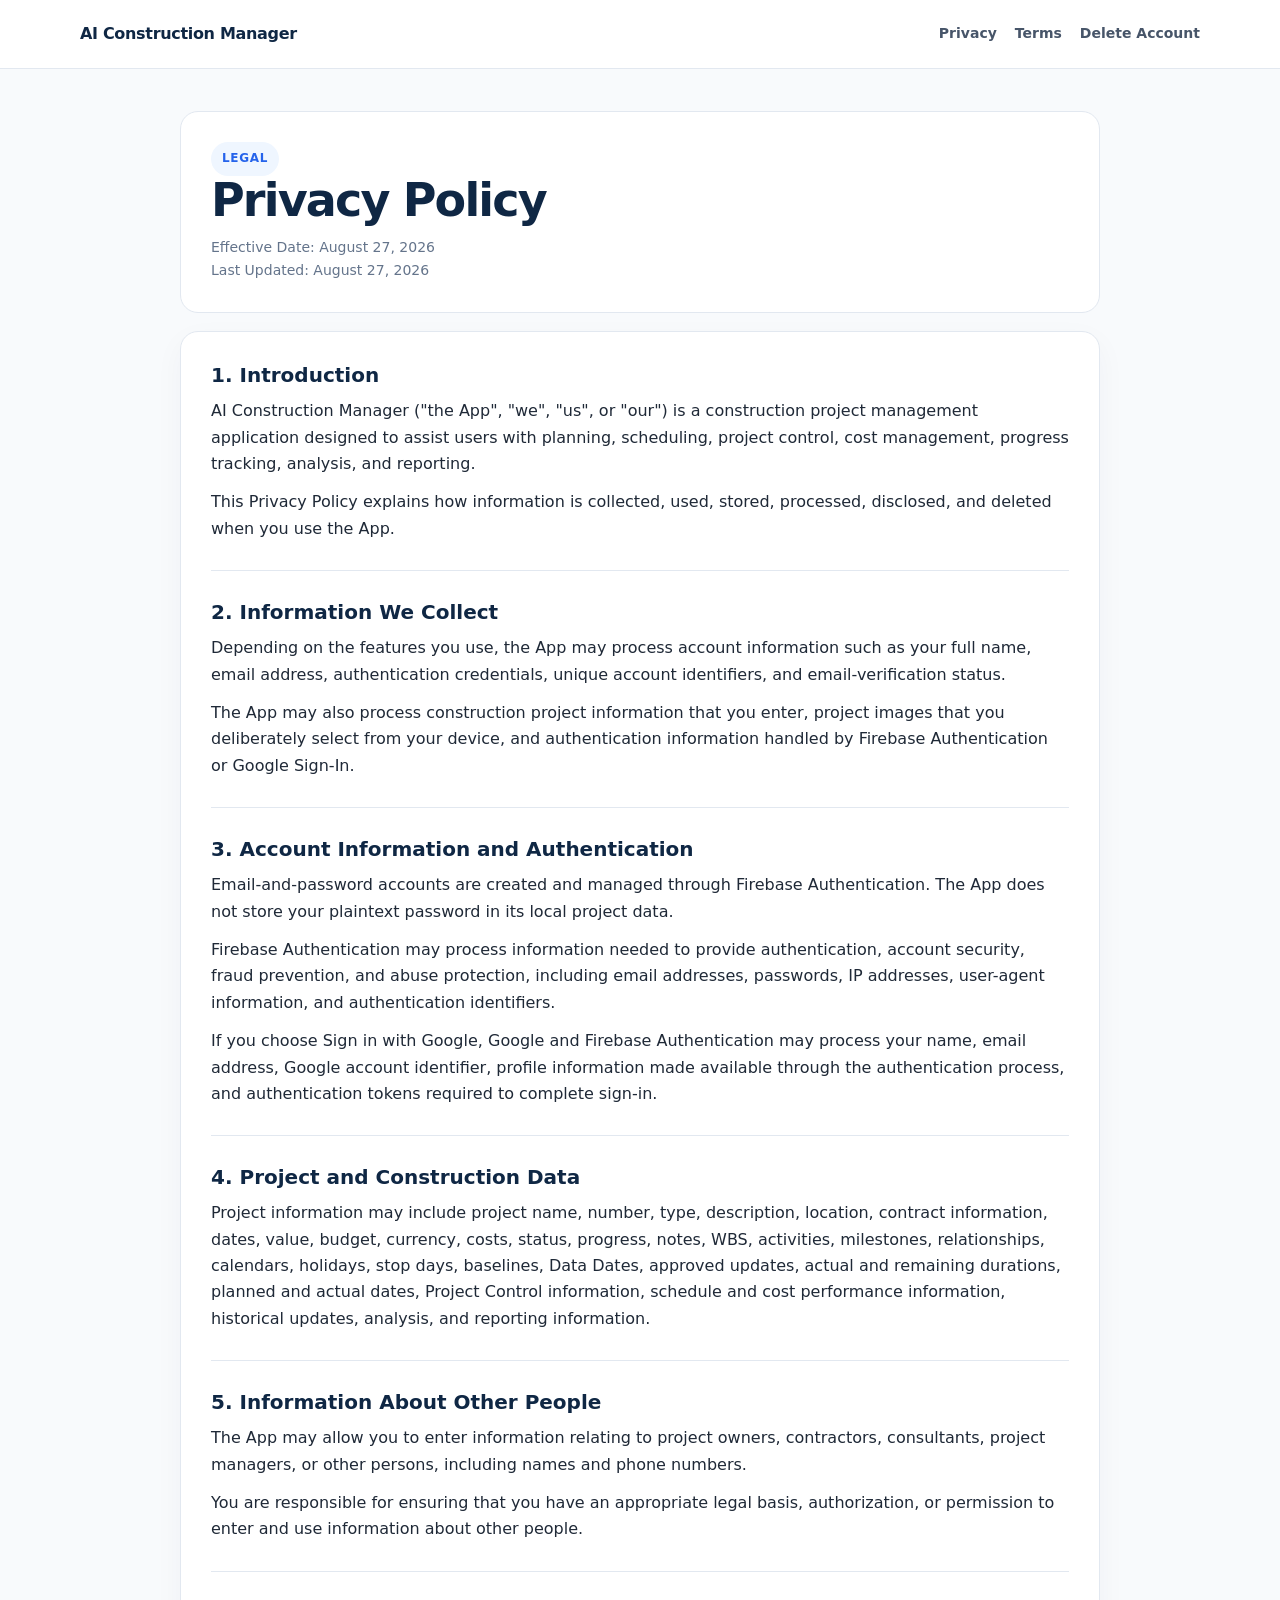
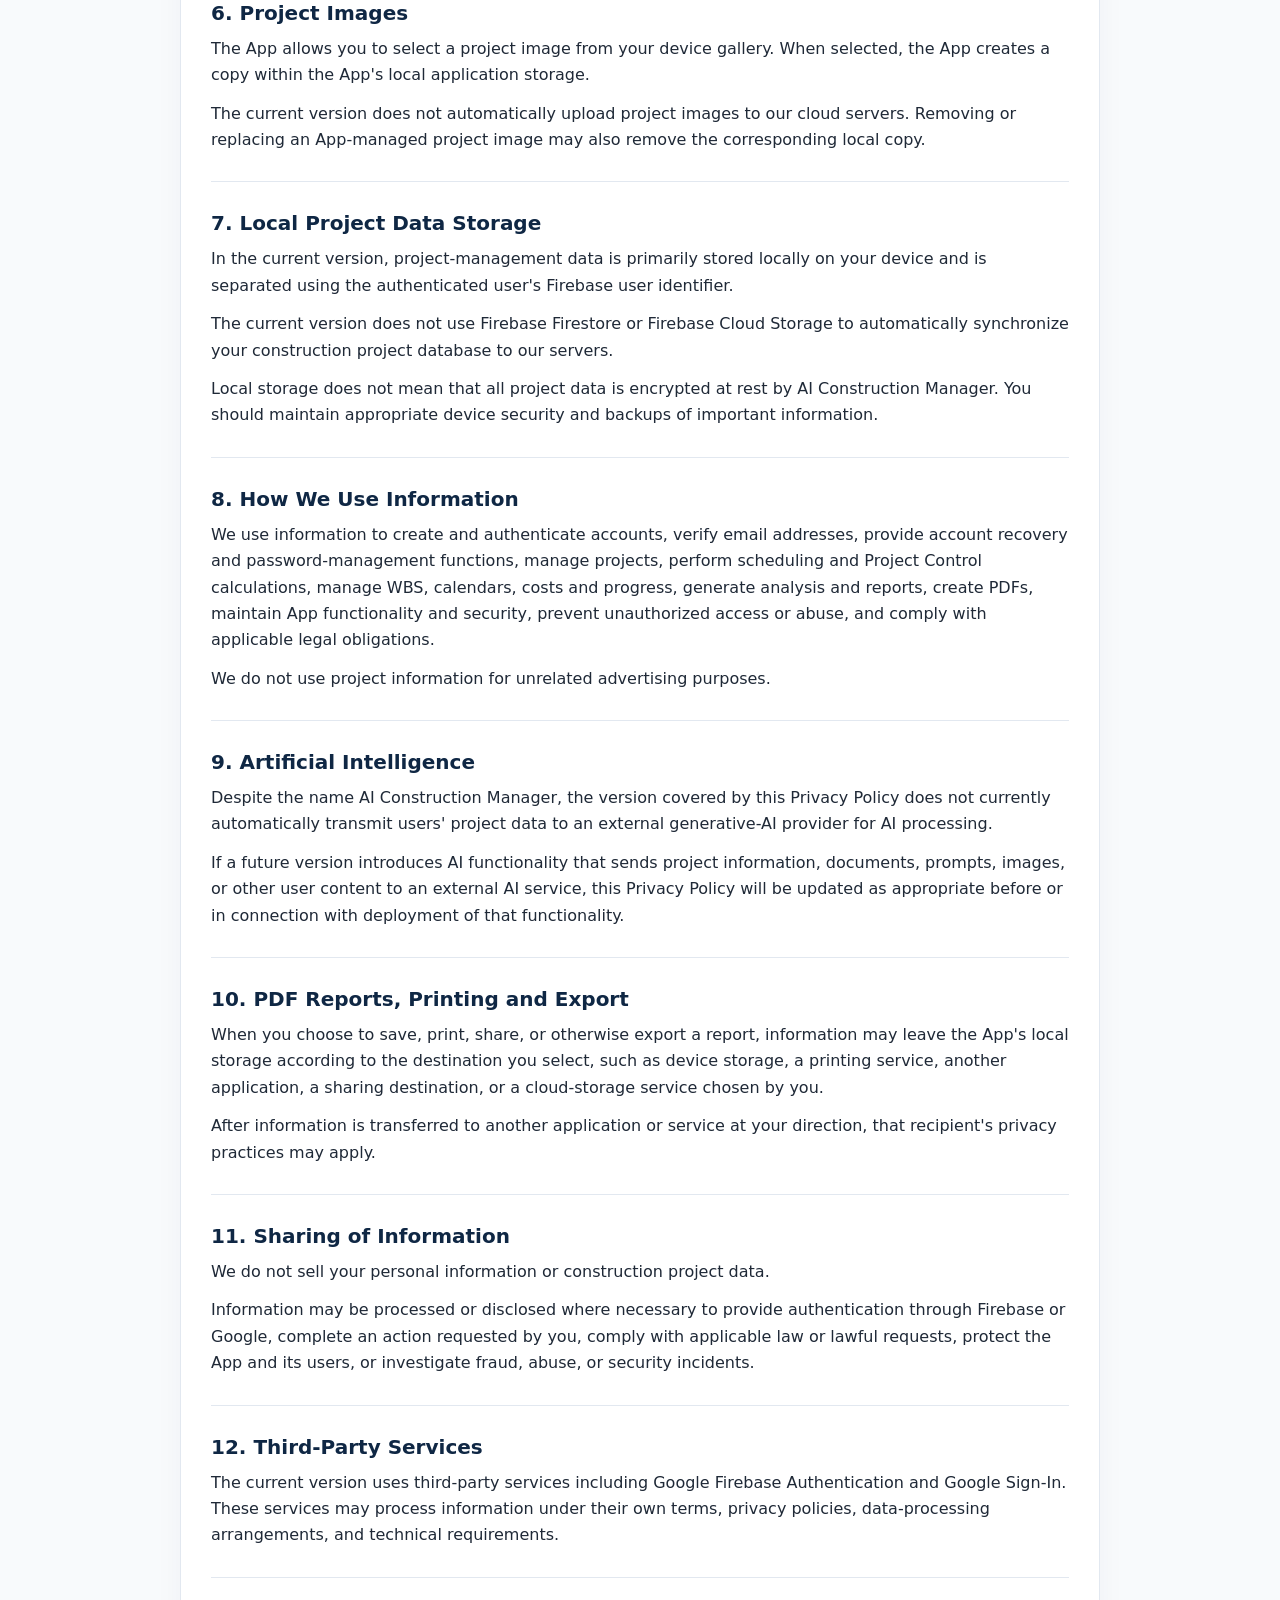
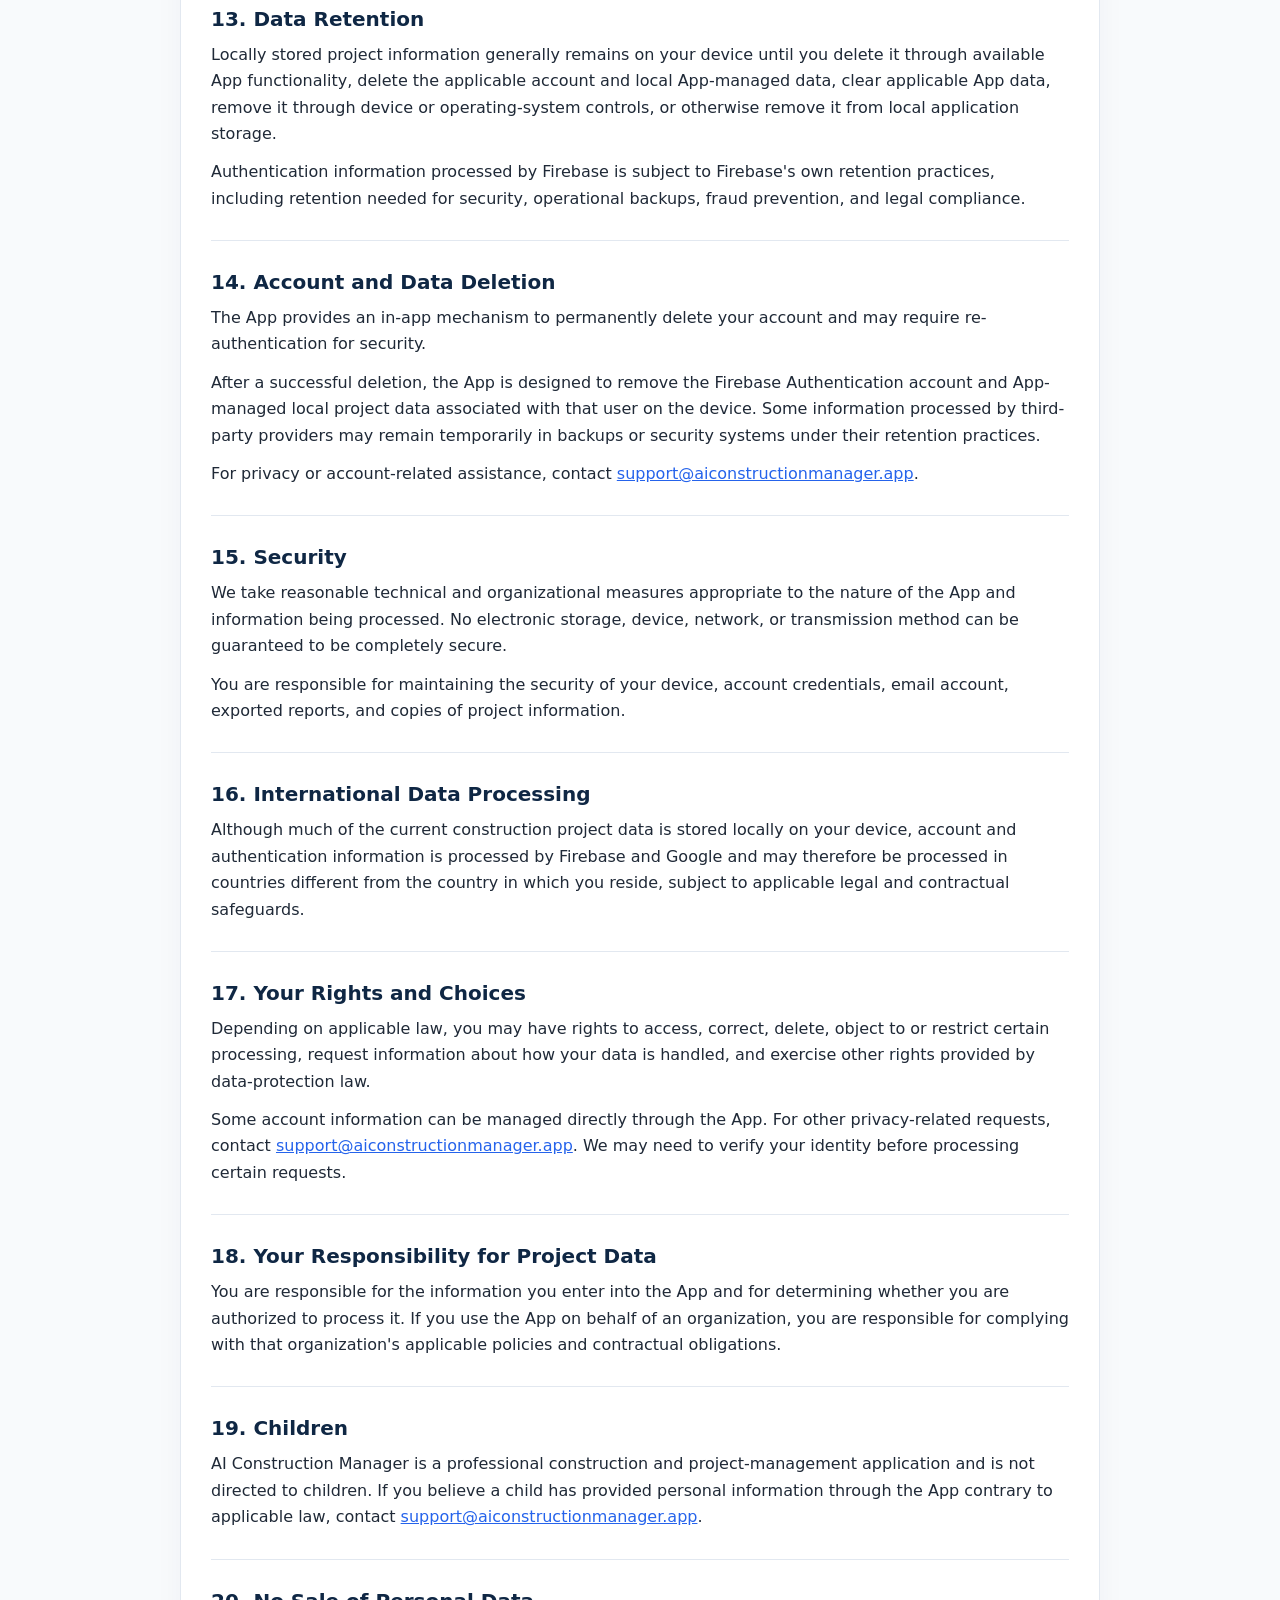
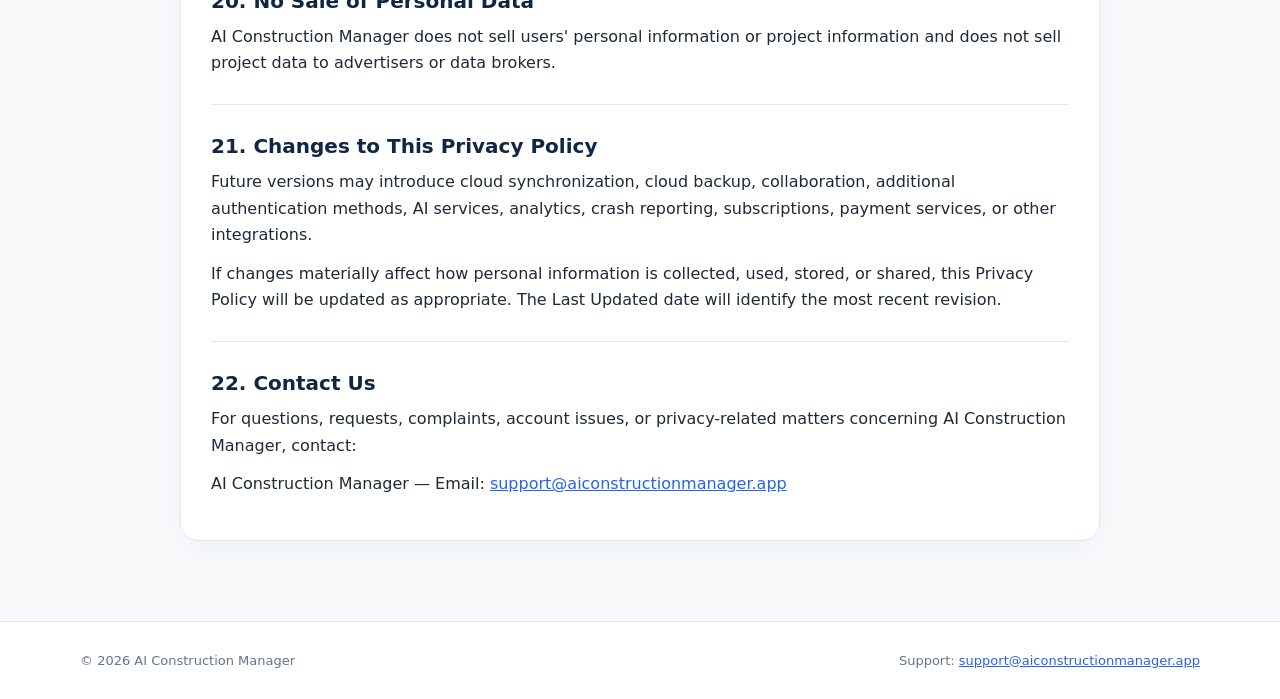
==== privacy/index.html @ 9ade2bf7 "Create AI Construction Manager website and legal pages" ====
<!doctype html>
<html lang="en">
<head>
  <meta charset="utf-8">
  <meta name="viewport" content="width=device-width, initial-scale=1">
  <title>Privacy Policy | AI Construction Manager</title>
  <meta name="description" content="Privacy Policy for AI Construction Manager.">
  <link rel="stylesheet" href="../styles.css">
</head>
<body>
<header class="site-header">
  <nav class="nav" aria-label="Primary navigation">
    <a class="brand" href="../">AI Construction Manager</a>
    <div class="nav-links">
      <a href="./">Privacy</a>
      <a href="../terms/">Terms</a>
      <a href="../delete-account/">Delete Account</a>
    </div>
  </nav>
</header>
<main class="legal-shell">
  <div class="legal-head">
    <span class="eyebrow">Legal</span>
    <h1>Privacy Policy</h1>
    <div class="meta">Effective Date: August 27, 2026<br>Last Updated: August 27, 2026</div>
  </div>
  <article class="legal-card">
    <section><h2>1. Introduction</h2>
<p>AI Construction Manager (&quot;the App&quot;, &quot;we&quot;, &quot;us&quot;, or &quot;our&quot;) is a construction project management application designed to assist users with planning, scheduling, project control, cost management, progress tracking, analysis, and reporting.</p>
<p>This Privacy Policy explains how information is collected, used, stored, processed, disclosed, and deleted when you use the App.</p>
</section>
<section><h2>2. Information We Collect</h2>
<p>Depending on the features you use, the App may process account information such as your full name, email address, authentication credentials, unique account identifiers, and email-verification status.</p>
<p>The App may also process construction project information that you enter, project images that you deliberately select from your device, and authentication information handled by Firebase Authentication or Google Sign-In.</p>
</section>
<section><h2>3. Account Information and Authentication</h2>
<p>Email-and-password accounts are created and managed through Firebase Authentication. The App does not store your plaintext password in its local project data.</p>
<p>Firebase Authentication may process information needed to provide authentication, account security, fraud prevention, and abuse protection, including email addresses, passwords, IP addresses, user-agent information, and authentication identifiers.</p>
<p>If you choose Sign in with Google, Google and Firebase Authentication may process your name, email address, Google account identifier, profile information made available through the authentication process, and authentication tokens required to complete sign-in.</p>
</section>
<section><h2>4. Project and Construction Data</h2>
<p>Project information may include project name, number, type, description, location, contract information, dates, value, budget, currency, costs, status, progress, notes, WBS, activities, milestones, relationships, calendars, holidays, stop days, baselines, Data Dates, approved updates, actual and remaining durations, planned and actual dates, Project Control information, schedule and cost performance information, historical updates, analysis, and reporting information.</p>
</section>
<section><h2>5. Information About Other People</h2>
<p>The App may allow you to enter information relating to project owners, contractors, consultants, project managers, or other persons, including names and phone numbers.</p>
<p>You are responsible for ensuring that you have an appropriate legal basis, authorization, or permission to enter and use information about other people.</p>
</section>
<section><h2>6. Project Images</h2>
<p>The App allows you to select a project image from your device gallery. When selected, the App creates a copy within the App&#x27;s local application storage.</p>
<p>The current version does not automatically upload project images to our cloud servers. Removing or replacing an App-managed project image may also remove the corresponding local copy.</p>
</section>
<section><h2>7. Local Project Data Storage</h2>
<p>In the current version, project-management data is primarily stored locally on your device and is separated using the authenticated user&#x27;s Firebase user identifier.</p>
<p>The current version does not use Firebase Firestore or Firebase Cloud Storage to automatically synchronize your construction project database to our servers.</p>
<p>Local storage does not mean that all project data is encrypted at rest by AI Construction Manager. You should maintain appropriate device security and backups of important information.</p>
</section>
<section><h2>8. How We Use Information</h2>
<p>We use information to create and authenticate accounts, verify email addresses, provide account recovery and password-management functions, manage projects, perform scheduling and Project Control calculations, manage WBS, calendars, costs and progress, generate analysis and reports, create PDFs, maintain App functionality and security, prevent unauthorized access or abuse, and comply with applicable legal obligations.</p>
<p>We do not use project information for unrelated advertising purposes.</p>
</section>
<section><h2>9. Artificial Intelligence</h2>
<p>Despite the name AI Construction Manager, the version covered by this Privacy Policy does not currently automatically transmit users&#x27; project data to an external generative-AI provider for AI processing.</p>
<p>If a future version introduces AI functionality that sends project information, documents, prompts, images, or other user content to an external AI service, this Privacy Policy will be updated as appropriate before or in connection with deployment of that functionality.</p>
</section>
<section><h2>10. PDF Reports, Printing and Export</h2>
<p>When you choose to save, print, share, or otherwise export a report, information may leave the App&#x27;s local storage according to the destination you select, such as device storage, a printing service, another application, a sharing destination, or a cloud-storage service chosen by you.</p>
<p>After information is transferred to another application or service at your direction, that recipient&#x27;s privacy practices may apply.</p>
</section>
<section><h2>11. Sharing of Information</h2>
<p>We do not sell your personal information or construction project data.</p>
<p>Information may be processed or disclosed where necessary to provide authentication through Firebase or Google, complete an action requested by you, comply with applicable law or lawful requests, protect the App and its users, or investigate fraud, abuse, or security incidents.</p>
</section>
<section><h2>12. Third-Party Services</h2>
<p>The current version uses third-party services including Google Firebase Authentication and Google Sign-In. These services may process information under their own terms, privacy policies, data-processing arrangements, and technical requirements.</p>
</section>
<section><h2>13. Data Retention</h2>
<p>Locally stored project information generally remains on your device until you delete it through available App functionality, delete the applicable account and local App-managed data, clear applicable App data, remove it through device or operating-system controls, or otherwise remove it from local application storage.</p>
<p>Authentication information processed by Firebase is subject to Firebase&#x27;s own retention practices, including retention needed for security, operational backups, fraud prevention, and legal compliance.</p>
</section>
<section><h2>14. Account and Data Deletion</h2>
<p>The App provides an in-app mechanism to permanently delete your account and may require re-authentication for security.</p>
<p>After a successful deletion, the App is designed to remove the Firebase Authentication account and App-managed local project data associated with that user on the device. Some information processed by third-party providers may remain temporarily in backups or security systems under their retention practices.</p>
<p>For privacy or account-related assistance, contact <a href="mailto:support@aiconstructionmanager.app">support@aiconstructionmanager.app</a>.</p>
</section>
<section><h2>15. Security</h2>
<p>We take reasonable technical and organizational measures appropriate to the nature of the App and information being processed. No electronic storage, device, network, or transmission method can be guaranteed to be completely secure.</p>
<p>You are responsible for maintaining the security of your device, account credentials, email account, exported reports, and copies of project information.</p>
</section>
<section><h2>16. International Data Processing</h2>
<p>Although much of the current construction project data is stored locally on your device, account and authentication information is processed by Firebase and Google and may therefore be processed in countries different from the country in which you reside, subject to applicable legal and contractual safeguards.</p>
</section>
<section><h2>17. Your Rights and Choices</h2>
<p>Depending on applicable law, you may have rights to access, correct, delete, object to or restrict certain processing, request information about how your data is handled, and exercise other rights provided by data-protection law.</p>
<p>Some account information can be managed directly through the App. For other privacy-related requests, contact <a href="mailto:support@aiconstructionmanager.app">support@aiconstructionmanager.app</a>. We may need to verify your identity before processing certain requests.</p>
</section>
<section><h2>18. Your Responsibility for Project Data</h2>
<p>You are responsible for the information you enter into the App and for determining whether you are authorized to process it. If you use the App on behalf of an organization, you are responsible for complying with that organization&#x27;s applicable policies and contractual obligations.</p>
</section>
<section><h2>19. Children</h2>
<p>AI Construction Manager is a professional construction and project-management application and is not directed to children. If you believe a child has provided personal information through the App contrary to applicable law, contact <a href="mailto:support@aiconstructionmanager.app">support@aiconstructionmanager.app</a>.</p>
</section>
<section><h2>20. No Sale of Personal Data</h2>
<p>AI Construction Manager does not sell users&#x27; personal information or project information and does not sell project data to advertisers or data brokers.</p>
</section>
<section><h2>21. Changes to This Privacy Policy</h2>
<p>Future versions may introduce cloud synchronization, cloud backup, collaboration, additional authentication methods, AI services, analytics, crash reporting, subscriptions, payment services, or other integrations.</p>
<p>If changes materially affect how personal information is collected, used, stored, or shared, this Privacy Policy will be updated as appropriate. The Last Updated date will identify the most recent revision.</p>
</section>
<section><h2>22. Contact Us</h2>
<p>For questions, requests, complaints, account issues, or privacy-related matters concerning AI Construction Manager, contact:</p>
<p>AI Construction Manager — Email: <a href="mailto:support@aiconstructionmanager.app">support@aiconstructionmanager.app</a></p>
</section>
  </article>
</main>
<footer class="site-footer">
  <div class="footer-inner">
    <span>© 2026 AI Construction Manager</span>
    <span>Support: <a href="mailto:support@aiconstructionmanager.app">support@aiconstructionmanager.app</a></span>
  </div>
</footer>
</body>
</html>
---- styles.css ----
:root {
  --navy: #0f2744;
  --blue: #2563eb;
  --blue-soft: #eff6ff;
  --text: #1f2937;
  --muted: #64748b;
  --border: #e2e8f0;
  --bg: #f8fafc;
  --white: #ffffff;
  --danger: #b91c1c;
}

* { box-sizing: border-box; }

html { scroll-behavior: smooth; }

body {
  margin: 0;
  font-family: Inter, ui-sans-serif, system-ui, -apple-system, BlinkMacSystemFont,
    "Segoe UI", sans-serif;
  color: var(--text);
  background: var(--bg);
  line-height: 1.65;
}

a { color: var(--blue); }

.site-header {
  background: var(--white);
  border-bottom: 1px solid var(--border);
  position: sticky;
  top: 0;
  z-index: 20;
}

.nav {
  width: min(1120px, calc(100% - 32px));
  margin: 0 auto;
  min-height: 68px;
  display: flex;
  align-items: center;
  justify-content: space-between;
  gap: 24px;
}

.brand {
  color: var(--navy);
  font-weight: 800;
  text-decoration: none;
  letter-spacing: -0.02em;
}

.nav-links {
  display: flex;
  flex-wrap: wrap;
  align-items: center;
  gap: 18px;
}

.nav-links a {
  color: #475569;
  text-decoration: none;
  font-size: 14px;
  font-weight: 600;
}

.nav-links a:hover { color: var(--blue); }

.hero {
  width: min(1120px, calc(100% - 32px));
  margin: 0 auto;
  padding: 86px 0 62px;
}

.eyebrow {
  display: inline-block;
  padding: 7px 11px;
  border-radius: 999px;
  background: var(--blue-soft);
  color: var(--blue);
  font-size: 12px;
  font-weight: 800;
  letter-spacing: .06em;
  text-transform: uppercase;
}

h1 {
  margin: 18px 0 16px;
  color: var(--navy);
  font-size: clamp(36px, 6vw, 62px);
  line-height: 1.05;
  letter-spacing: -0.04em;
}

.hero p {
  max-width: 760px;
  font-size: 18px;
  color: var(--muted);
  margin: 0;
}

.cards {
  width: min(1120px, calc(100% - 32px));
  margin: 0 auto 80px;
  display: grid;
  grid-template-columns: repeat(3, 1fr);
  gap: 18px;
}

.card {
  background: var(--white);
  border: 1px solid var(--border);
  border-radius: 18px;
  padding: 26px;
  box-shadow: 0 10px 30px rgba(15, 39, 68, 0.05);
}

.card h2 {
  margin: 0 0 10px;
  color: var(--navy);
  font-size: 20px;
}

.card p {
  color: var(--muted);
  margin: 0 0 18px;
}

.button {
  display: inline-flex;
  align-items: center;
  justify-content: center;
  min-height: 44px;
  padding: 0 16px;
  border-radius: 10px;
  background: var(--blue);
  color: white;
  text-decoration: none;
  font-weight: 750;
  border: 0;
}

.button.secondary {
  background: var(--white);
  color: var(--blue);
  border: 1px solid #bfdbfe;
}

.button.danger {
  background: var(--danger);
}

.legal-shell {
  width: min(920px, calc(100% - 32px));
  margin: 42px auto 80px;
}

.legal-head {
  background: var(--white);
  border: 1px solid var(--border);
  border-radius: 18px;
  padding: 30px;
  margin-bottom: 18px;
}

.legal-head h1 {
  font-size: clamp(30px, 5vw, 46px);
  margin: 0 0 12px;
}

.meta {
  color: var(--muted);
  font-size: 14px;
}

.legal-card {
  background: var(--white);
  border: 1px solid var(--border);
  border-radius: 18px;
  padding: 30px;
  box-shadow: 0 10px 30px rgba(15, 39, 68, 0.04);
}

.legal-card section + section {
  border-top: 1px solid var(--border);
  margin-top: 28px;
  padding-top: 28px;
}

.legal-card h2 {
  color: var(--navy);
  font-size: 20px;
  line-height: 1.3;
  margin: 0 0 10px;
}

.legal-card p { margin: 0 0 12px; }
.legal-card ul { margin: 8px 0 14px 20px; padding: 0; }

.notice {
  padding: 16px 18px;
  border-radius: 12px;
  background: var(--blue-soft);
  border: 1px solid #bfdbfe;
  margin: 18px 0;
}

.warning {
  padding: 16px 18px;
  border-radius: 12px;
  background: #fff7ed;
  border: 1px solid #fed7aa;
  margin: 18px 0;
}

.site-footer {
  border-top: 1px solid var(--border);
  background: var(--white);
}

.footer-inner {
  width: min(1120px, calc(100% - 32px));
  margin: 0 auto;
  padding: 28px 0;
  color: var(--muted);
  font-size: 13px;
  display: flex;
  justify-content: space-between;
  gap: 18px;
  flex-wrap: wrap;
}

@media (max-width: 820px) {
  .nav {
    align-items: flex-start;
    flex-direction: column;
    padding: 16px 0;
  }
  .nav-links { gap: 12px 16px; }
  .cards { grid-template-columns: 1fr; }
  .hero { padding-top: 58px; }
  .legal-head, .legal-card { padding: 22px; }
}
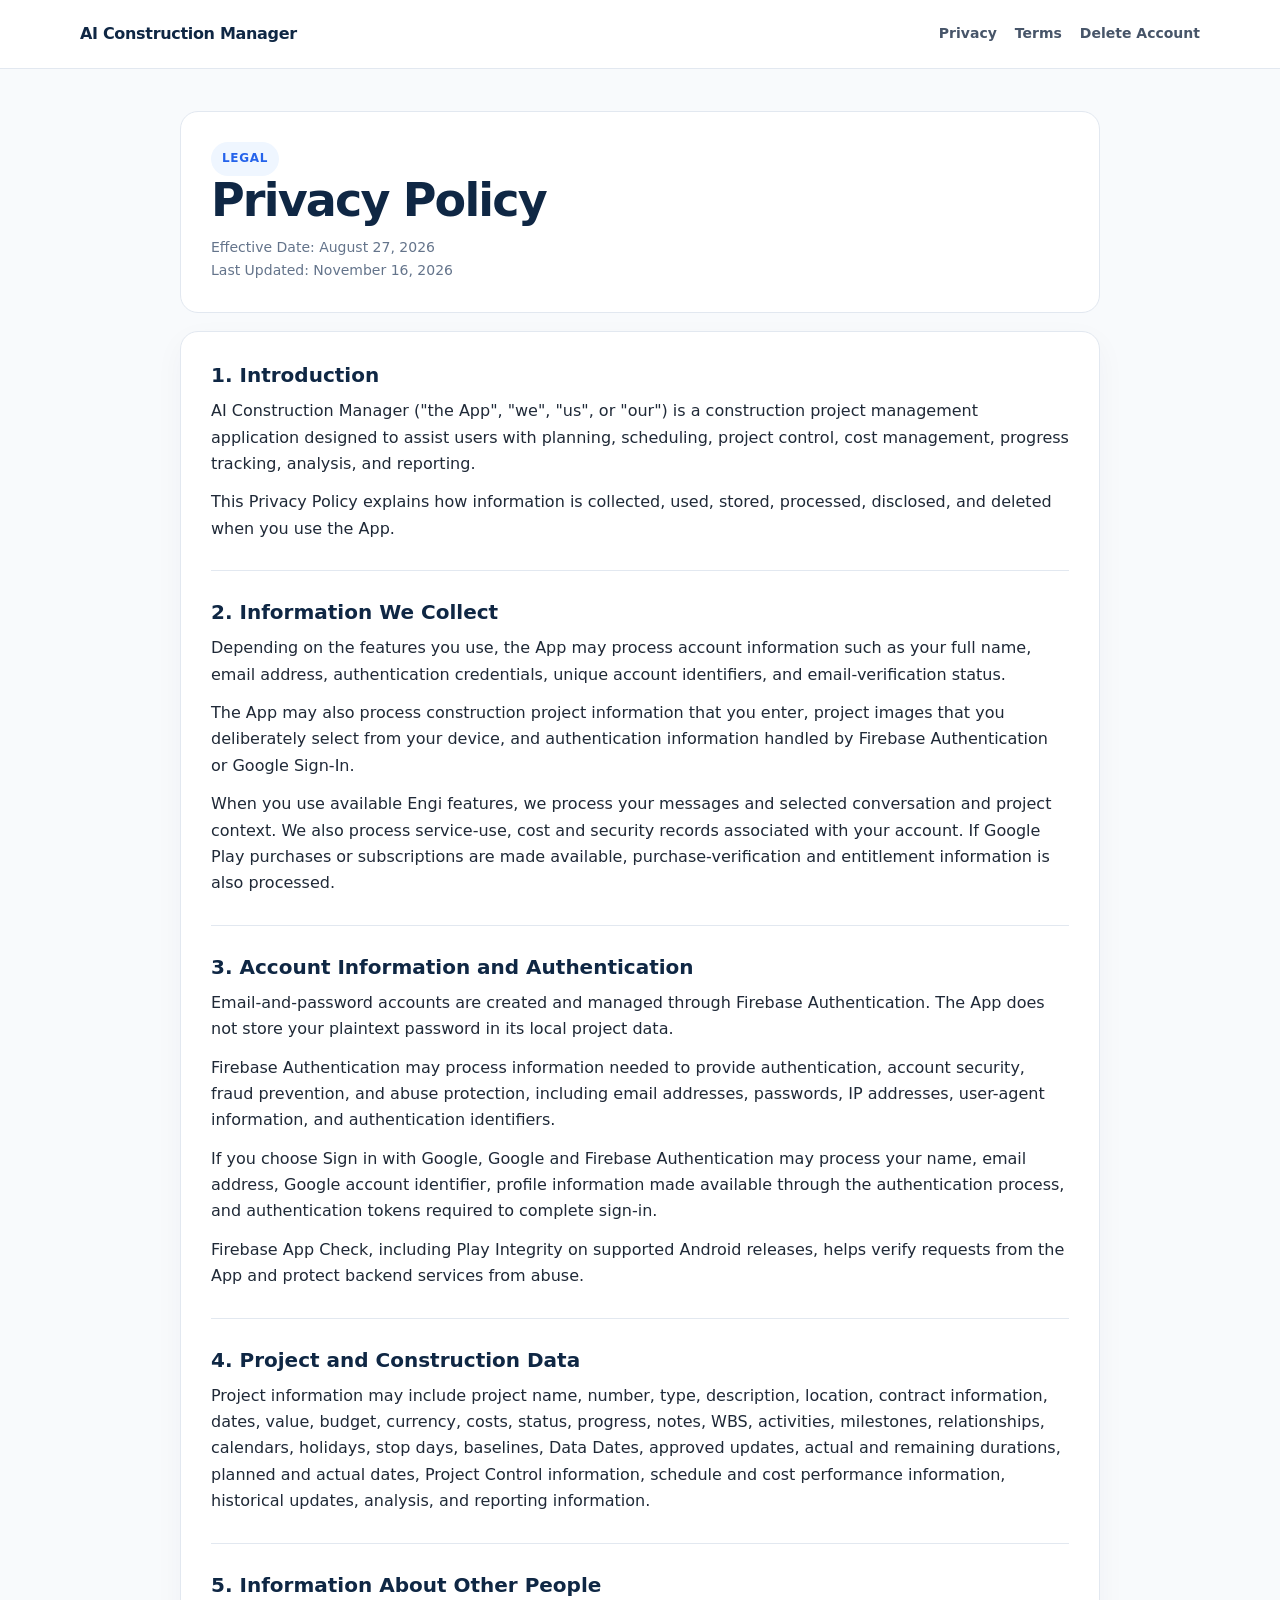
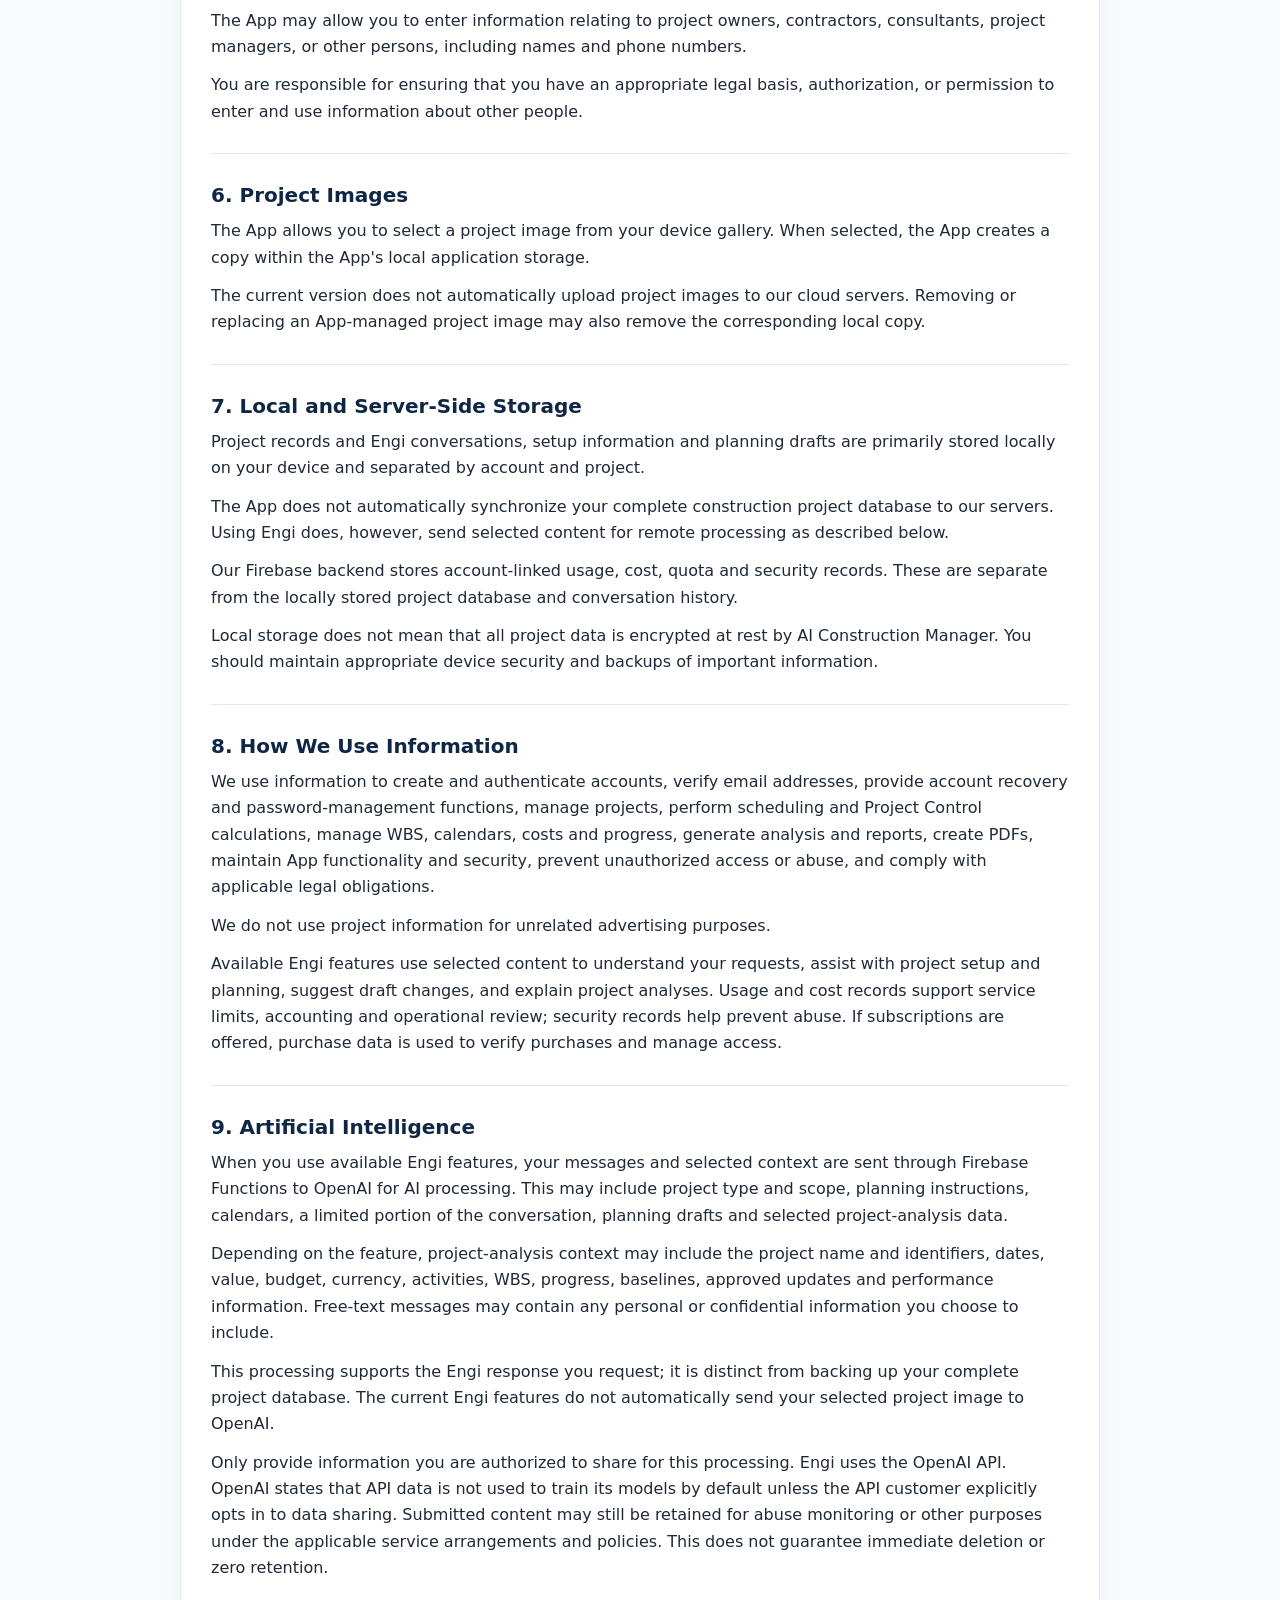
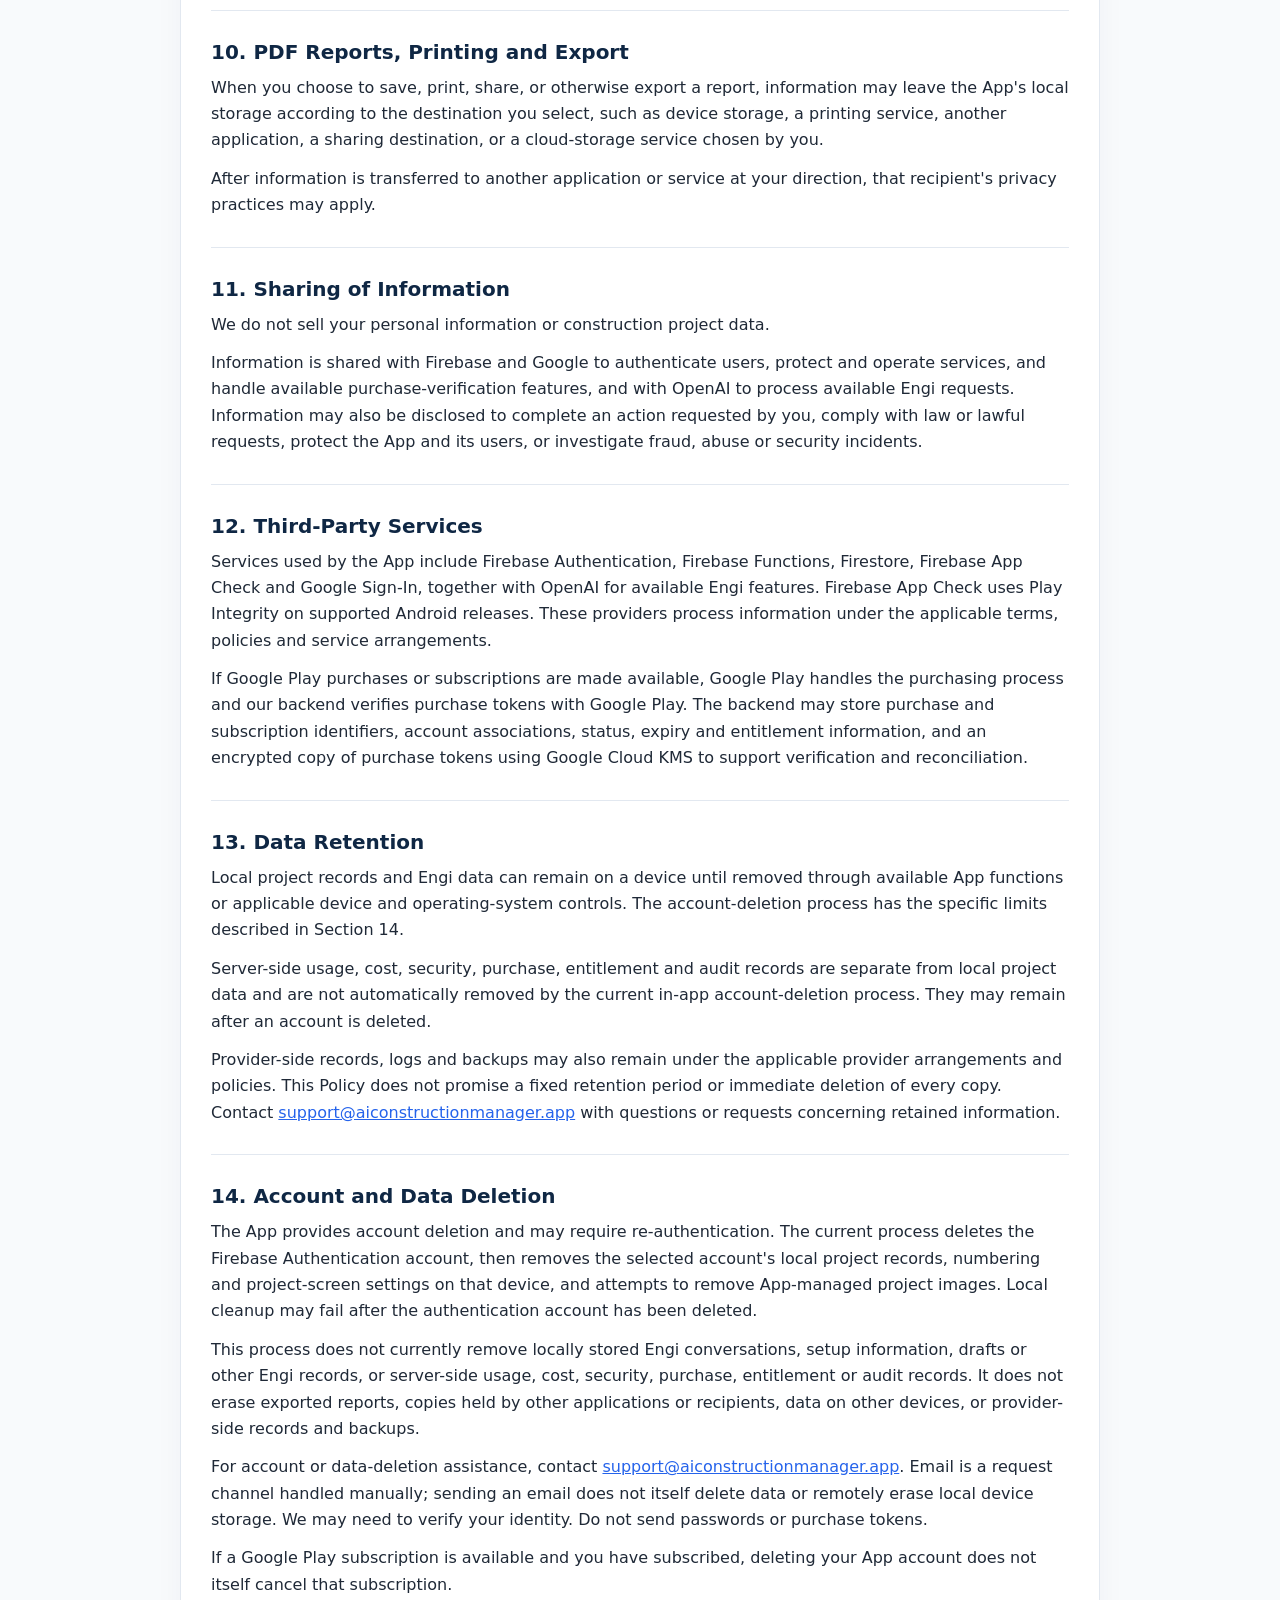
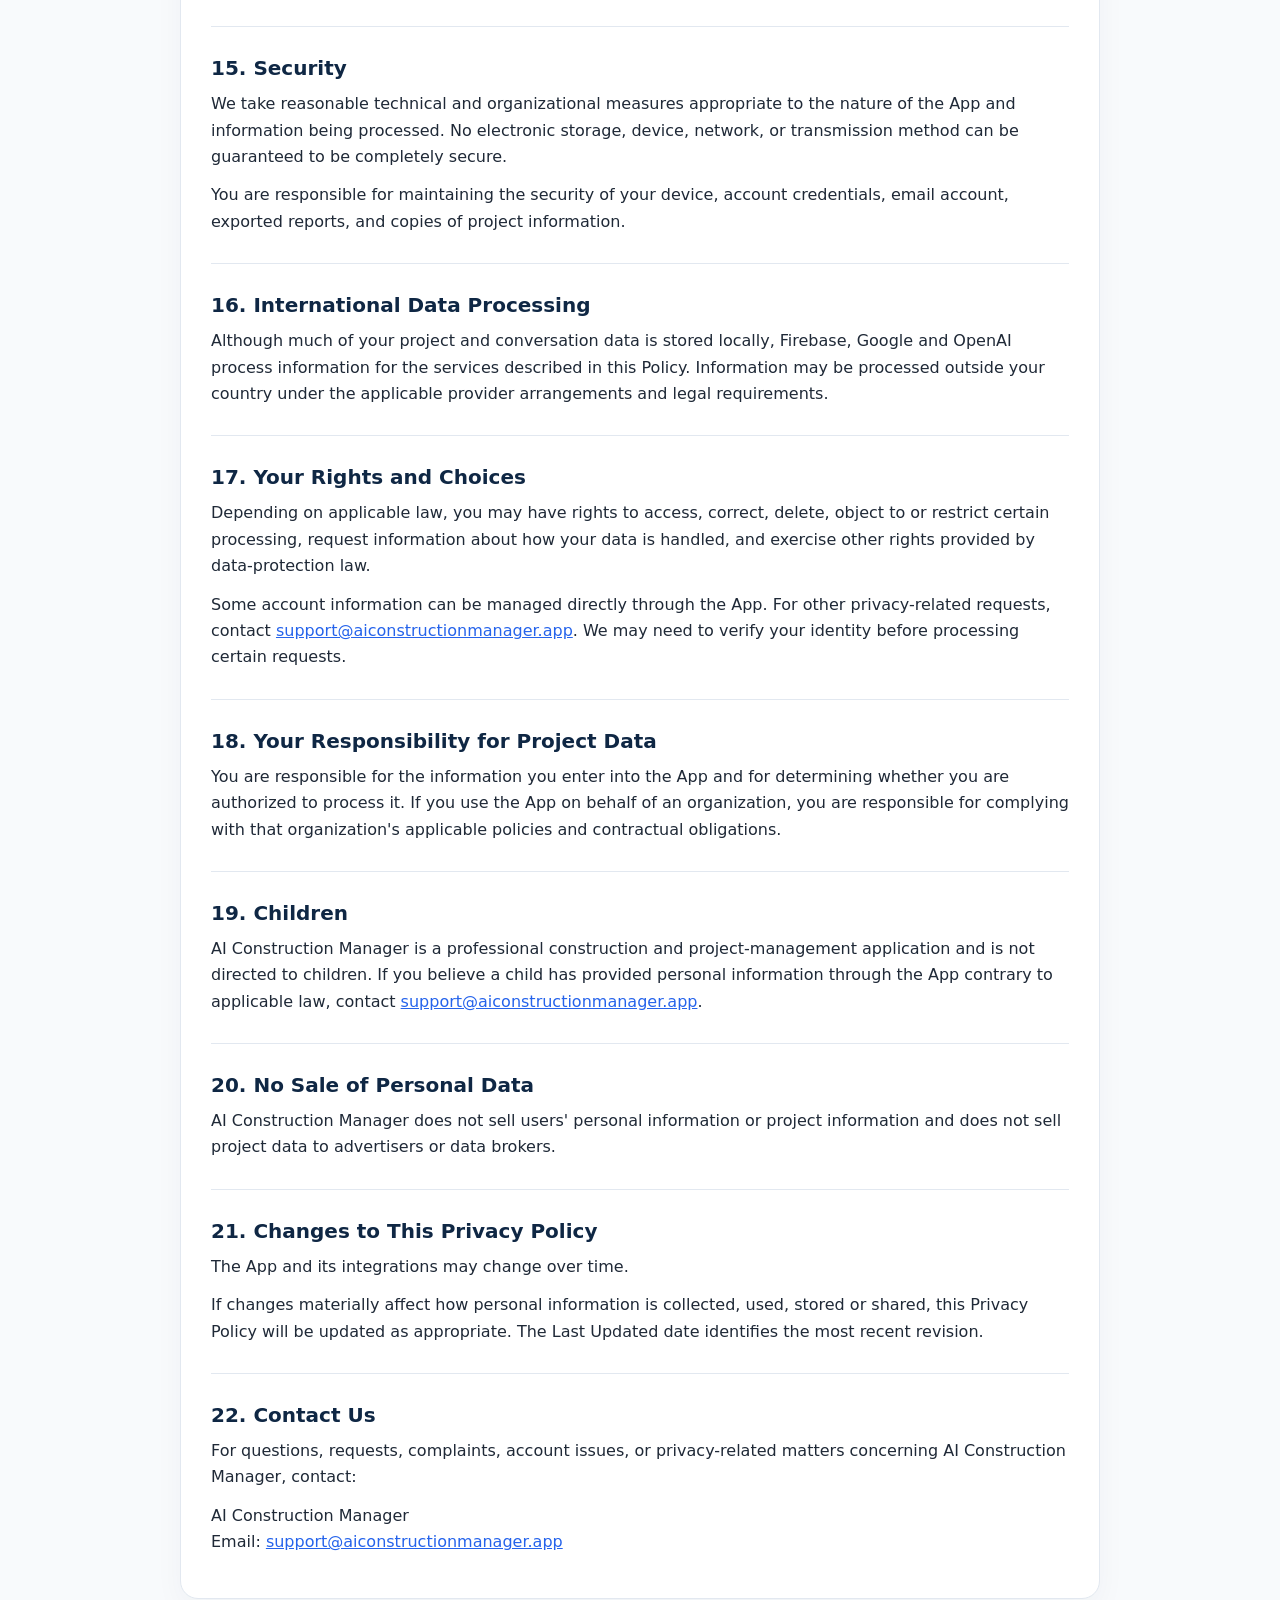
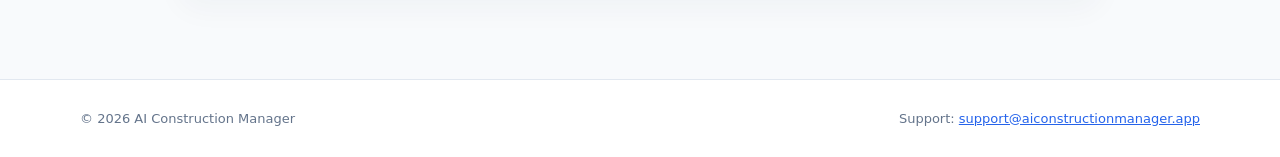
==== commit 4ce1b783: "docs: update privacy terms and deletion disclosures" ====
--- a/privacy/index.html
+++ b/privacy/index.html
@@ -22,7 +22,7 @@
   <div class="legal-head">
     <span class="eyebrow">Legal</span>
     <h1>Privacy Policy</h1>
-    <div class="meta">Effective Date: August 27, 2026<br>Last Updated: August 27, 2026</div>
+    <div class="meta">Effective Date: August 27, 2026<br>Last Updated: November 16, 2026</div>
   </div>
   <article class="legal-card">
     <section><h2>1. Introduction</h2>
@@ -32,11 +32,13 @@
 <section><h2>2. Information We Collect</h2>
 <p>Depending on the features you use, the App may process account information such as your full name, email address, authentication credentials, unique account identifiers, and email-verification status.</p>
 <p>The App may also process construction project information that you enter, project images that you deliberately select from your device, and authentication information handled by Firebase Authentication or Google Sign-In.</p>
+<p>When you use available Engi features, we process your messages and selected conversation and project context. We also process service-use, cost and security records associated with your account. If Google Play purchases or subscriptions are made available, purchase-verification and entitlement information is also processed.</p>
 </section>
 <section><h2>3. Account Information and Authentication</h2>
 <p>Email-and-password accounts are created and managed through Firebase Authentication. The App does not store your plaintext password in its local project data.</p>
 <p>Firebase Authentication may process information needed to provide authentication, account security, fraud prevention, and abuse protection, including email addresses, passwords, IP addresses, user-agent information, and authentication identifiers.</p>
 <p>If you choose Sign in with Google, Google and Firebase Authentication may process your name, email address, Google account identifier, profile information made available through the authentication process, and authentication tokens required to complete sign-in.</p>
+<p>Firebase App Check, including Play Integrity on supported Android releases, helps verify requests from the App and protect backend services from abuse.</p>
 </section>
 <section><h2>4. Project and Construction Data</h2>
 <p>Project information may include project name, number, type, description, location, contract information, dates, value, budget, currency, costs, status, progress, notes, WBS, activities, milestones, relationships, calendars, holidays, stop days, baselines, Data Dates, approved updates, actual and remaining durations, planned and actual dates, Project Control information, schedule and cost performance information, historical updates, analysis, and reporting information.</p>
@@ -49,18 +51,22 @@
 <p>The App allows you to select a project image from your device gallery. When selected, the App creates a copy within the App&#x27;s local application storage.</p>
 <p>The current version does not automatically upload project images to our cloud servers. Removing or replacing an App-managed project image may also remove the corresponding local copy.</p>
 </section>
-<section><h2>7. Local Project Data Storage</h2>
-<p>In the current version, project-management data is primarily stored locally on your device and is separated using the authenticated user&#x27;s Firebase user identifier.</p>
-<p>The current version does not use Firebase Firestore or Firebase Cloud Storage to automatically synchronize your construction project database to our servers.</p>
+<section><h2>7. Local and Server-Side Storage</h2>
+<p>Project records and Engi conversations, setup information and planning drafts are primarily stored locally on your device and separated by account and project.</p>
+<p>The App does not automatically synchronize your complete construction project database to our servers. Using Engi does, however, send selected content for remote processing as described below.</p>
+<p>Our Firebase backend stores account-linked usage, cost, quota and security records. These are separate from the locally stored project database and conversation history.</p>
 <p>Local storage does not mean that all project data is encrypted at rest by AI Construction Manager. You should maintain appropriate device security and backups of important information.</p>
 </section>
 <section><h2>8. How We Use Information</h2>
 <p>We use information to create and authenticate accounts, verify email addresses, provide account recovery and password-management functions, manage projects, perform scheduling and Project Control calculations, manage WBS, calendars, costs and progress, generate analysis and reports, create PDFs, maintain App functionality and security, prevent unauthorized access or abuse, and comply with applicable legal obligations.</p>
 <p>We do not use project information for unrelated advertising purposes.</p>
+<p>Available Engi features use selected content to understand your requests, assist with project setup and planning, suggest draft changes, and explain project analyses. Usage and cost records support service limits, accounting and operational review; security records help prevent abuse. If subscriptions are offered, purchase data is used to verify purchases and manage access.</p>
 </section>
 <section><h2>9. Artificial Intelligence</h2>
-<p>Despite the name AI Construction Manager, the version covered by this Privacy Policy does not currently automatically transmit users&#x27; project data to an external generative-AI provider for AI processing.</p>
-<p>If a future version introduces AI functionality that sends project information, documents, prompts, images, or other user content to an external AI service, this Privacy Policy will be updated as appropriate before or in connection with deployment of that functionality.</p>
+<p>When you use available Engi features, your messages and selected context are sent through Firebase Functions to OpenAI for AI processing. This may include project type and scope, planning instructions, calendars, a limited portion of the conversation, planning drafts and selected project-analysis data.</p>
+<p>Depending on the feature, project-analysis context may include the project name and identifiers, dates, value, budget, currency, activities, WBS, progress, baselines, approved updates and performance information. Free-text messages may contain any personal or confidential information you choose to include.</p>
+<p>This processing supports the Engi response you request; it is distinct from backing up your complete project database. The current Engi features do not automatically send your selected project image to OpenAI.</p>
+<p>Only provide information you are authorized to share for this processing. Engi uses the OpenAI API. OpenAI states that API data is not used to train its models by default unless the API customer explicitly opts in to data sharing. Submitted content may still be retained for abuse monitoring or other purposes under the applicable service arrangements and policies. This does not guarantee immediate deletion or zero retention.</p>
 </section>
 <section><h2>10. PDF Reports, Printing and Export</h2>
 <p>When you choose to save, print, share, or otherwise export a report, information may leave the App&#x27;s local storage according to the destination you select, such as device storage, a printing service, another application, a sharing destination, or a cloud-storage service chosen by you.</p>
@@ -68,26 +74,29 @@
 </section>
 <section><h2>11. Sharing of Information</h2>
 <p>We do not sell your personal information or construction project data.</p>
-<p>Information may be processed or disclosed where necessary to provide authentication through Firebase or Google, complete an action requested by you, comply with applicable law or lawful requests, protect the App and its users, or investigate fraud, abuse, or security incidents.</p>
+<p>Information is shared with Firebase and Google to authenticate users, protect and operate services, and handle available purchase-verification features, and with OpenAI to process available Engi requests. Information may also be disclosed to complete an action requested by you, comply with law or lawful requests, protect the App and its users, or investigate fraud, abuse or security incidents.</p>
 </section>
 <section><h2>12. Third-Party Services</h2>
-<p>The current version uses third-party services including Google Firebase Authentication and Google Sign-In. These services may process information under their own terms, privacy policies, data-processing arrangements, and technical requirements.</p>
+<p>Services used by the App include Firebase Authentication, Firebase Functions, Firestore, Firebase App Check and Google Sign-In, together with OpenAI for available Engi features. Firebase App Check uses Play Integrity on supported Android releases. These providers process information under the applicable terms, policies and service arrangements.</p>
+<p>If Google Play purchases or subscriptions are made available, Google Play handles the purchasing process and our backend verifies purchase tokens with Google Play. The backend may store purchase and subscription identifiers, account associations, status, expiry and entitlement information, and an encrypted copy of purchase tokens using Google Cloud KMS to support verification and reconciliation.</p>
 </section>
 <section><h2>13. Data Retention</h2>
-<p>Locally stored project information generally remains on your device until you delete it through available App functionality, delete the applicable account and local App-managed data, clear applicable App data, remove it through device or operating-system controls, or otherwise remove it from local application storage.</p>
-<p>Authentication information processed by Firebase is subject to Firebase&#x27;s own retention practices, including retention needed for security, operational backups, fraud prevention, and legal compliance.</p>
+<p>Local project records and Engi data can remain on a device until removed through available App functions or applicable device and operating-system controls. The account-deletion process has the specific limits described in Section 14.</p>
+<p>Server-side usage, cost, security, purchase, entitlement and audit records are separate from local project data and are not automatically removed by the current in-app account-deletion process. They may remain after an account is deleted.</p>
+<p>Provider-side records, logs and backups may also remain under the applicable provider arrangements and policies. This Policy does not promise a fixed retention period or immediate deletion of every copy. Contact <a href="mailto:support@aiconstructionmanager.app">support@aiconstructionmanager.app</a> with questions or requests concerning retained information.</p>
 </section>
 <section><h2>14. Account and Data Deletion</h2>
-<p>The App provides an in-app mechanism to permanently delete your account and may require re-authentication for security.</p>
-<p>After a successful deletion, the App is designed to remove the Firebase Authentication account and App-managed local project data associated with that user on the device. Some information processed by third-party providers may remain temporarily in backups or security systems under their retention practices.</p>
-<p>For privacy or account-related assistance, contact <a href="mailto:support@aiconstructionmanager.app">support@aiconstructionmanager.app</a>.</p>
+<p>The App provides account deletion and may require re-authentication. The current process deletes the Firebase Authentication account, then removes the selected account&#x27;s local project records, numbering and project-screen settings on that device, and attempts to remove App-managed project images. Local cleanup may fail after the authentication account has been deleted.</p>
+<p>This process does not currently remove locally stored Engi conversations, setup information, drafts or other Engi records, or server-side usage, cost, security, purchase, entitlement or audit records. It does not erase exported reports, copies held by other applications or recipients, data on other devices, or provider-side records and backups.</p>
+<p>For account or data-deletion assistance, contact <a href="mailto:support@aiconstructionmanager.app">support@aiconstructionmanager.app</a>. Email is a request channel handled manually; sending an email does not itself delete data or remotely erase local device storage. We may need to verify your identity. Do not send passwords or purchase tokens.</p>
+<p>If a Google Play subscription is available and you have subscribed, deleting your App account does not itself cancel that subscription.</p>
 </section>
 <section><h2>15. Security</h2>
 <p>We take reasonable technical and organizational measures appropriate to the nature of the App and information being processed. No electronic storage, device, network, or transmission method can be guaranteed to be completely secure.</p>
 <p>You are responsible for maintaining the security of your device, account credentials, email account, exported reports, and copies of project information.</p>
 </section>
 <section><h2>16. International Data Processing</h2>
-<p>Although much of the current construction project data is stored locally on your device, account and authentication information is processed by Firebase and Google and may therefore be processed in countries different from the country in which you reside, subject to applicable legal and contractual safeguards.</p>
+<p>Although much of your project and conversation data is stored locally, Firebase, Google and OpenAI process information for the services described in this Policy. Information may be processed outside your country under the applicable provider arrangements and legal requirements.</p>
 </section>
 <section><h2>17. Your Rights and Choices</h2>
 <p>Depending on applicable law, you may have rights to access, correct, delete, object to or restrict certain processing, request information about how your data is handled, and exercise other rights provided by data-protection law.</p>
@@ -103,12 +112,12 @@
 <p>AI Construction Manager does not sell users&#x27; personal information or project information and does not sell project data to advertisers or data brokers.</p>
 </section>
 <section><h2>21. Changes to This Privacy Policy</h2>
-<p>Future versions may introduce cloud synchronization, cloud backup, collaboration, additional authentication methods, AI services, analytics, crash reporting, subscriptions, payment services, or other integrations.</p>
-<p>If changes materially affect how personal information is collected, used, stored, or shared, this Privacy Policy will be updated as appropriate. The Last Updated date will identify the most recent revision.</p>
+<p>The App and its integrations may change over time.</p>
+<p>If changes materially affect how personal information is collected, used, stored or shared, this Privacy Policy will be updated as appropriate. The Last Updated date identifies the most recent revision.</p>
 </section>
 <section><h2>22. Contact Us</h2>
 <p>For questions, requests, complaints, account issues, or privacy-related matters concerning AI Construction Manager, contact:</p>
-<p>AI Construction Manager — Email: <a href="mailto:support@aiconstructionmanager.app">support@aiconstructionmanager.app</a></p>
+<p>AI Construction Manager<br>Email: <a href="mailto:support@aiconstructionmanager.app">support@aiconstructionmanager.app</a></p>
 </section>
   </article>
 </main>
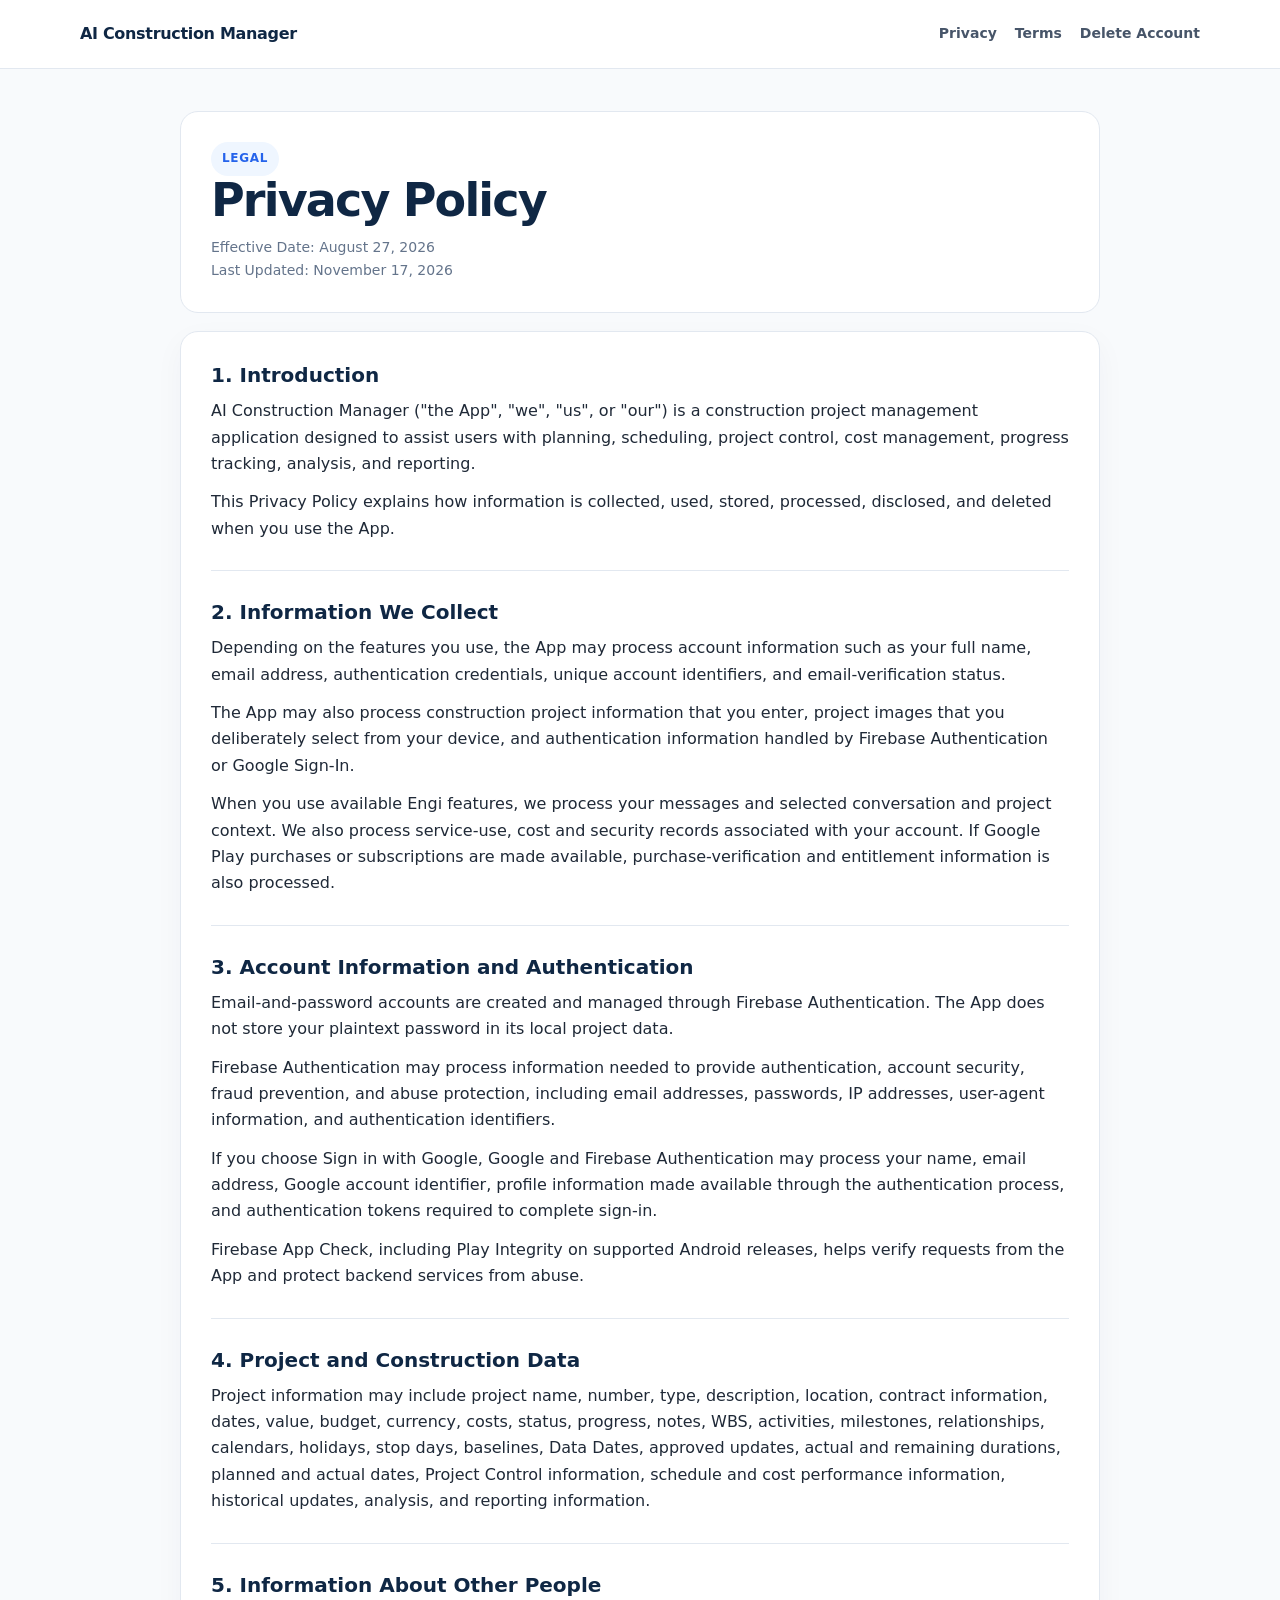
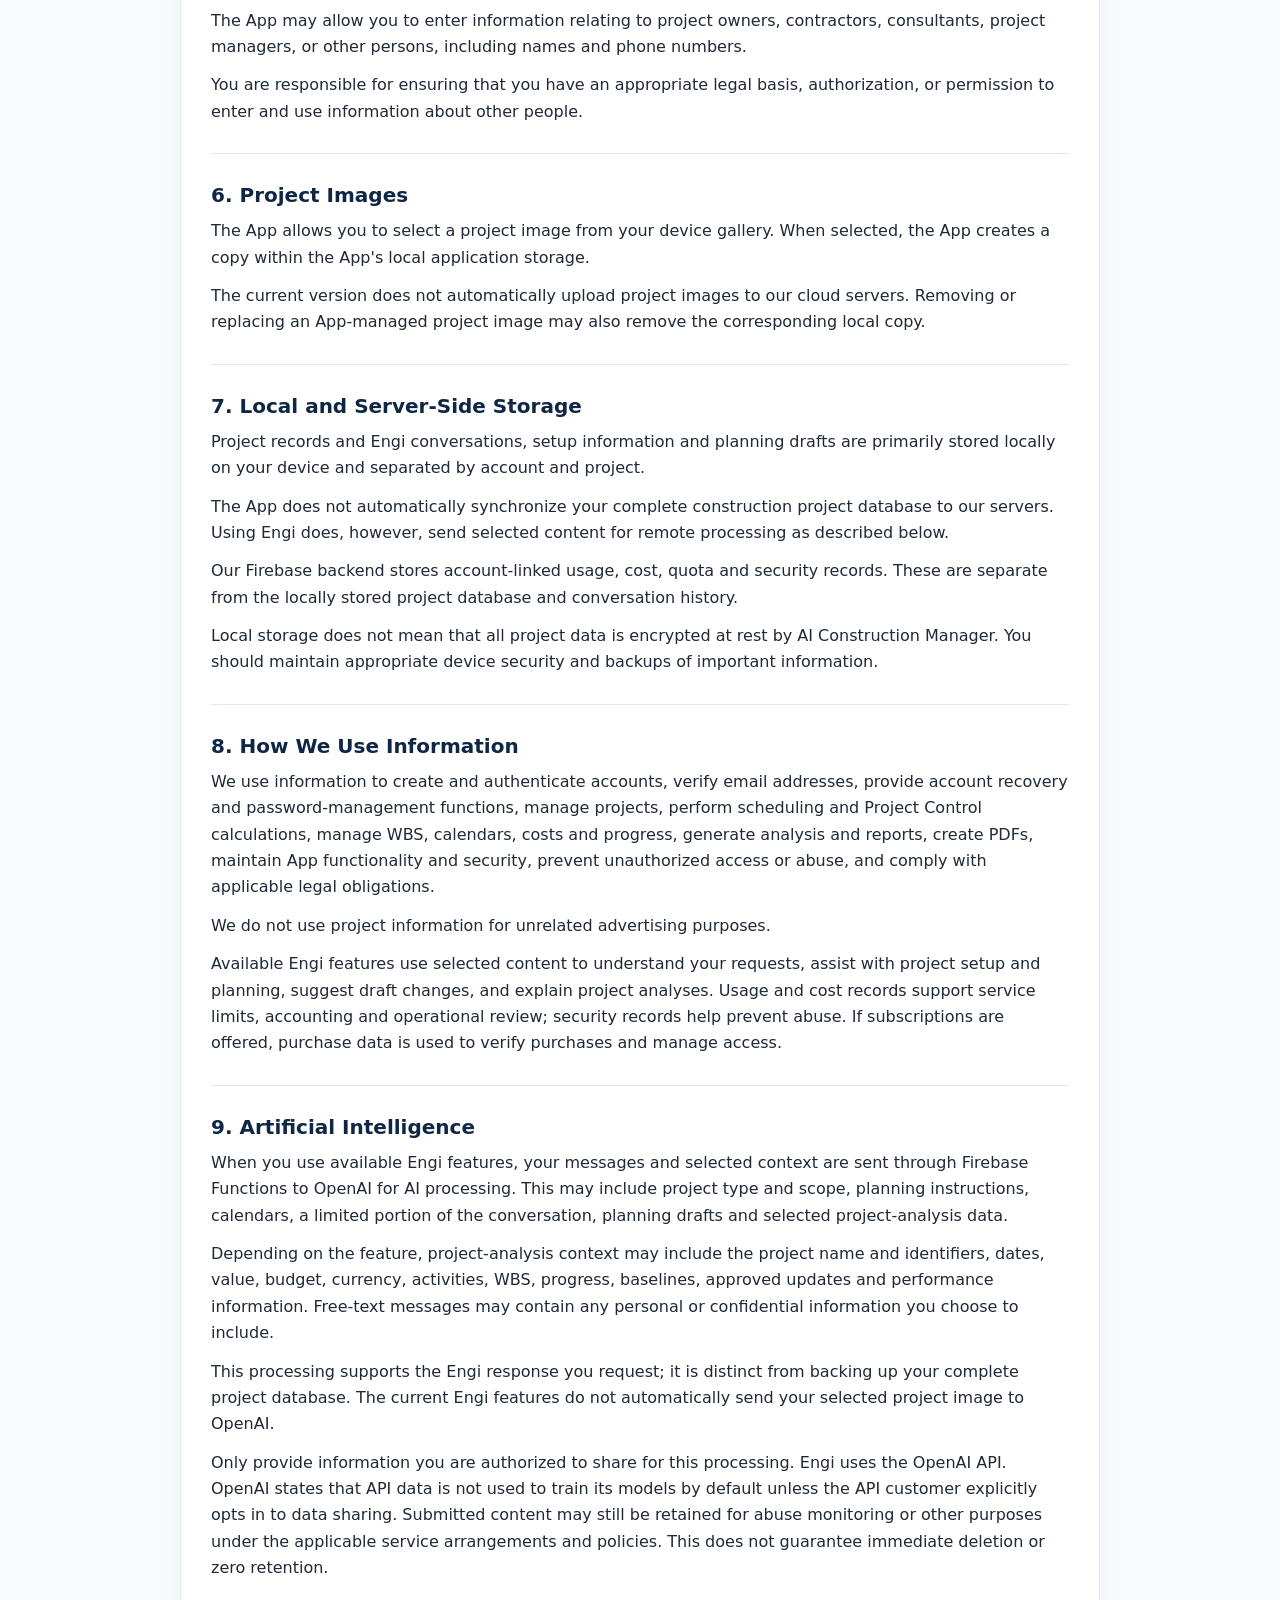
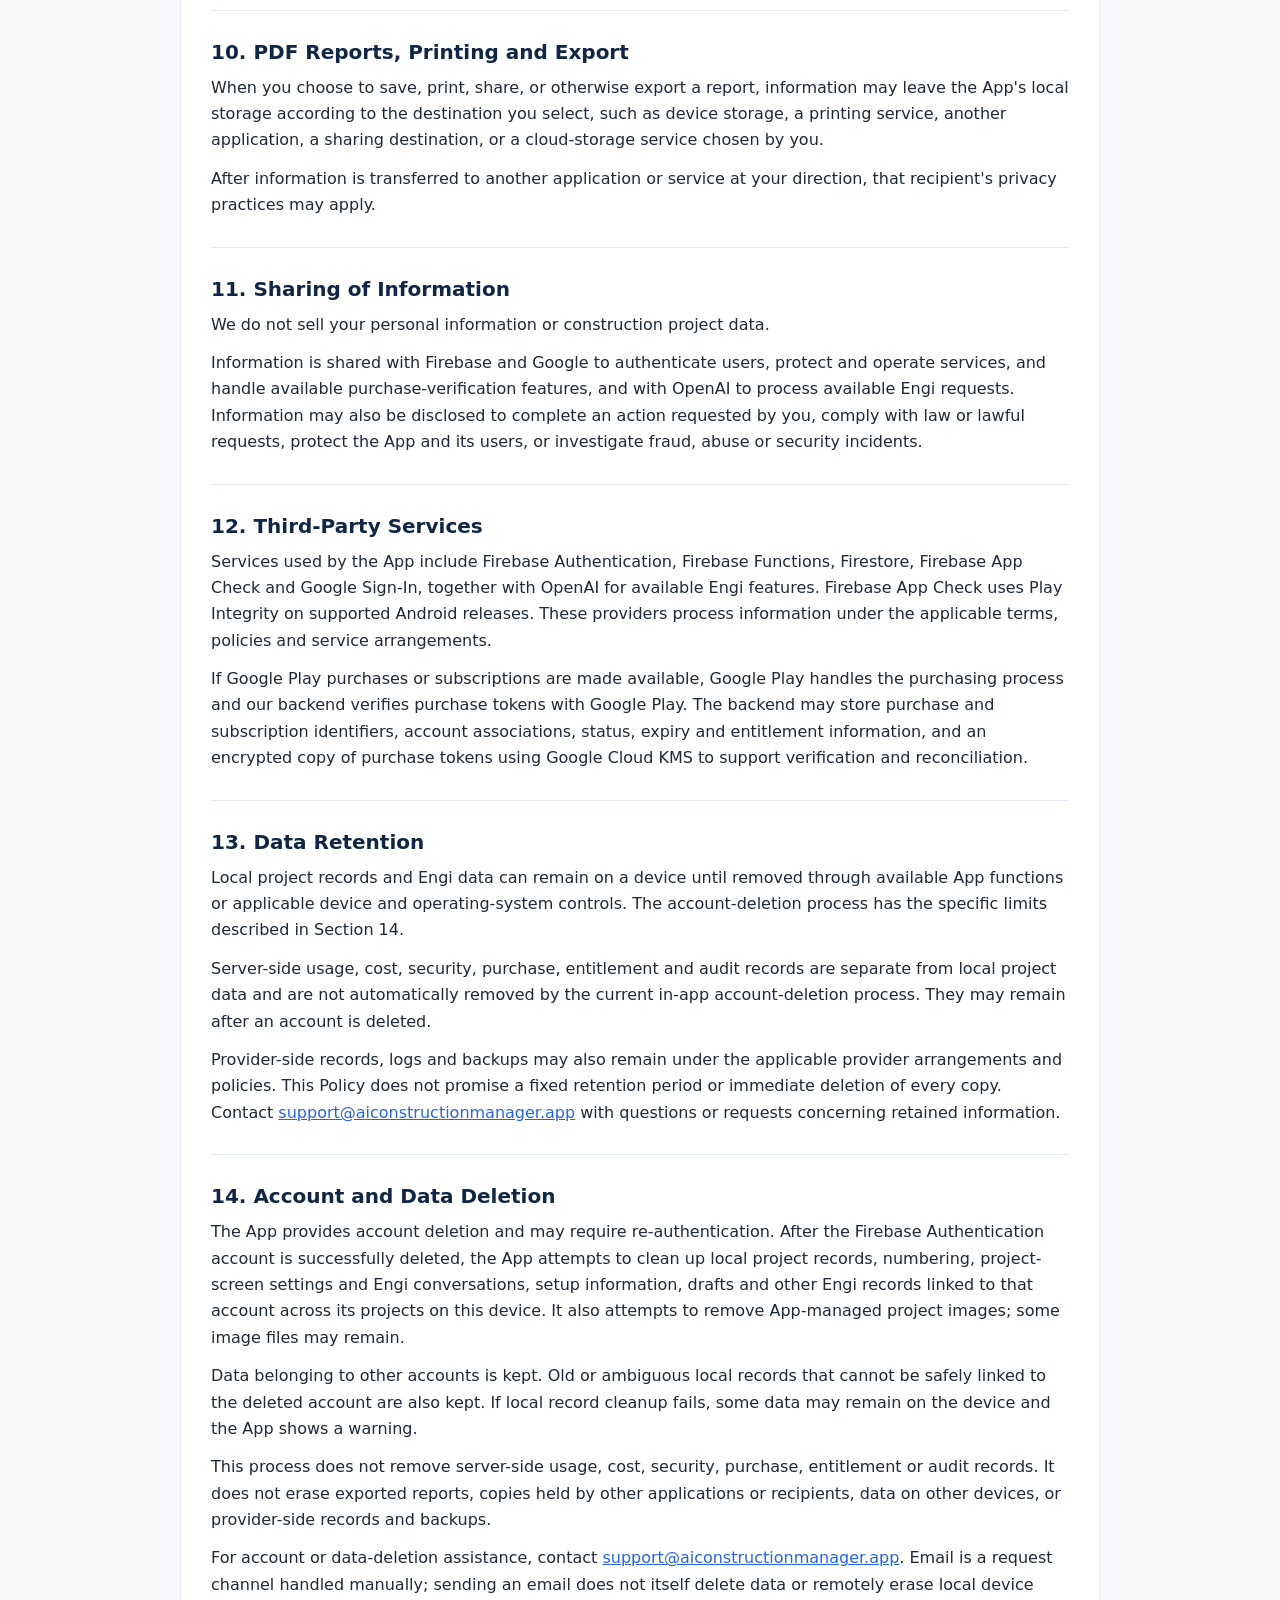
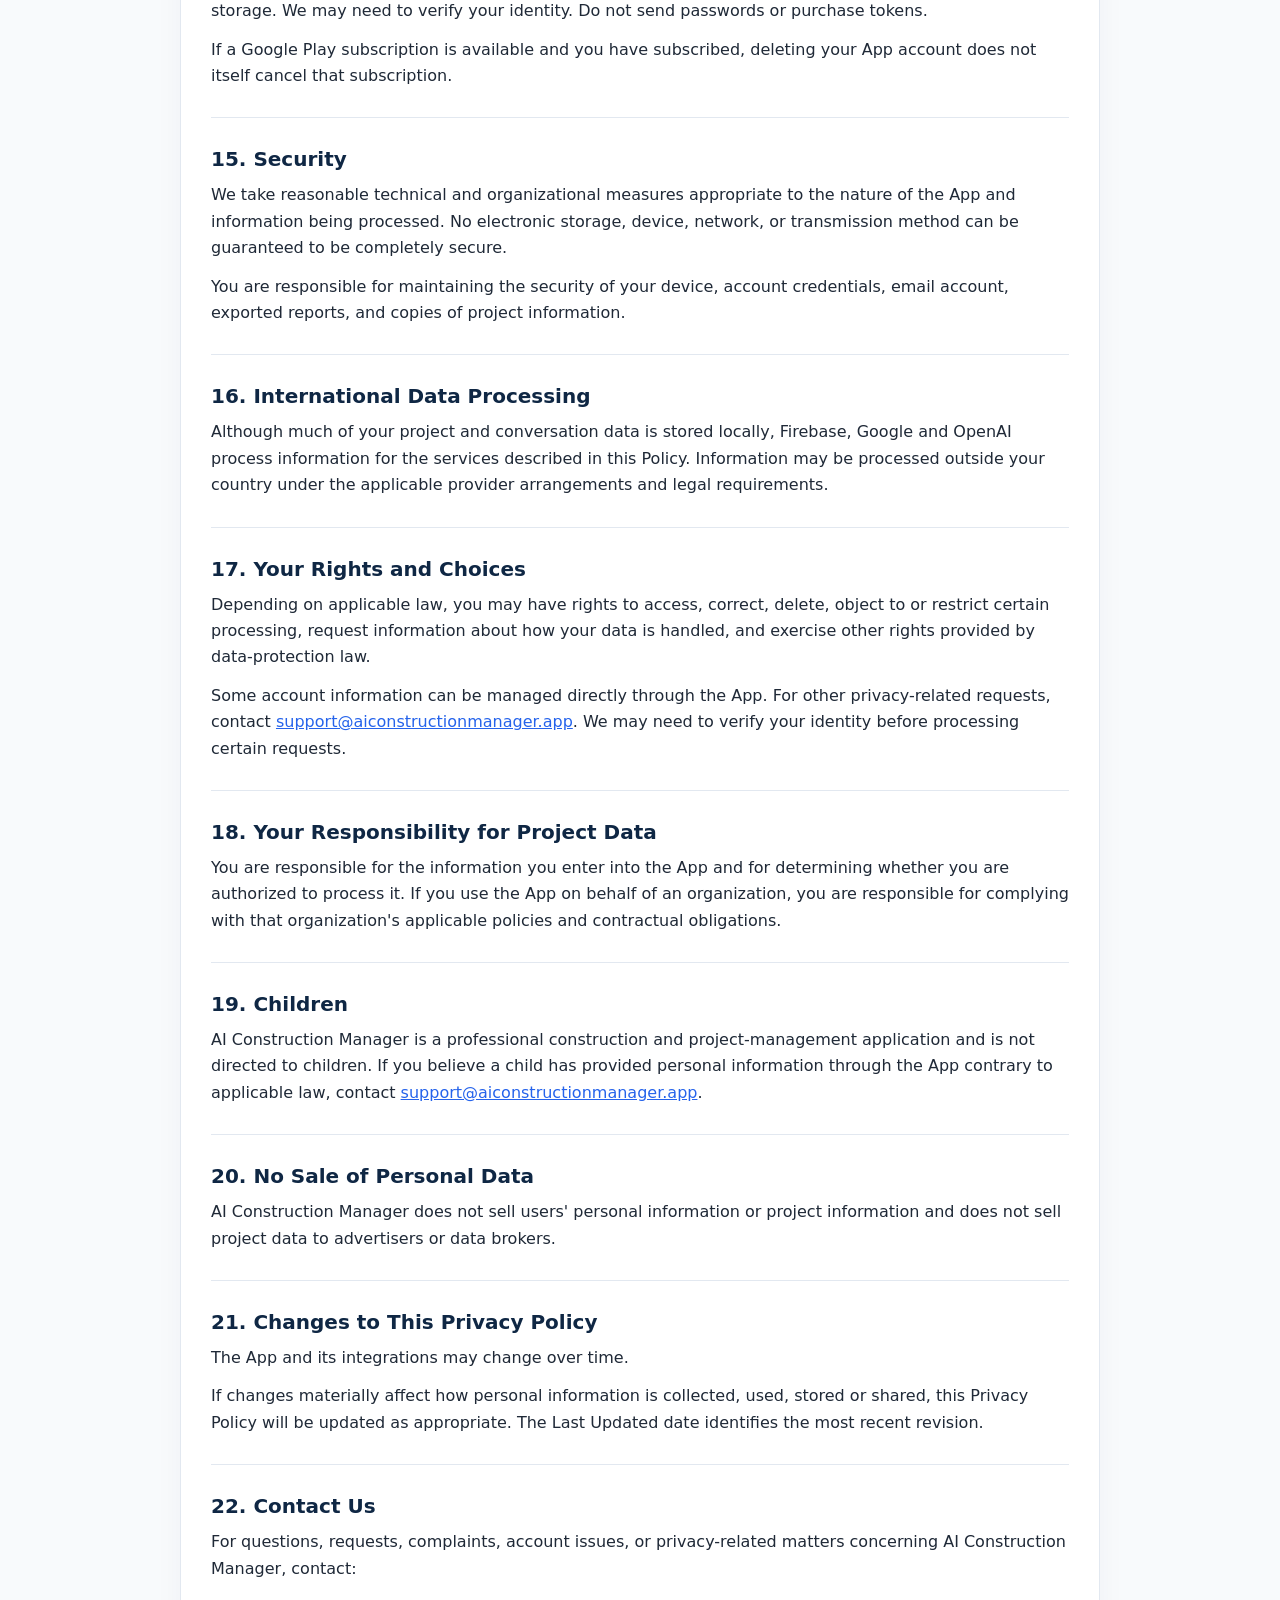
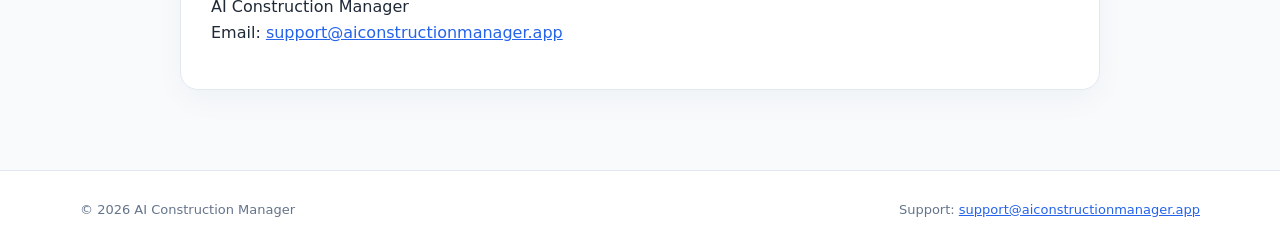
==== commit f7518035: "docs: align deletion disclosures with local cleanup" ====
--- a/privacy/index.html
+++ b/privacy/index.html
@@ -22,7 +22,7 @@
   <div class="legal-head">
     <span class="eyebrow">Legal</span>
     <h1>Privacy Policy</h1>
-    <div class="meta">Effective Date: August 27, 2026<br>Last Updated: November 16, 2026</div>
+    <div class="meta">Effective Date: August 27, 2026<br>Last Updated: November 17, 2026</div>
   </div>
   <article class="legal-card">
     <section><h2>1. Introduction</h2>
@@ -86,8 +86,9 @@
 <p>Provider-side records, logs and backups may also remain under the applicable provider arrangements and policies. This Policy does not promise a fixed retention period or immediate deletion of every copy. Contact <a href="mailto:support@aiconstructionmanager.app">support@aiconstructionmanager.app</a> with questions or requests concerning retained information.</p>
 </section>
 <section><h2>14. Account and Data Deletion</h2>
-<p>The App provides account deletion and may require re-authentication. The current process deletes the Firebase Authentication account, then removes the selected account&#x27;s local project records, numbering and project-screen settings on that device, and attempts to remove App-managed project images. Local cleanup may fail after the authentication account has been deleted.</p>
-<p>This process does not currently remove locally stored Engi conversations, setup information, drafts or other Engi records, or server-side usage, cost, security, purchase, entitlement or audit records. It does not erase exported reports, copies held by other applications or recipients, data on other devices, or provider-side records and backups.</p>
+<p>The App provides account deletion and may require re-authentication. After the Firebase Authentication account is successfully deleted, the App attempts to clean up local project records, numbering, project-screen settings and Engi conversations, setup information, drafts and other Engi records linked to that account across its projects on this device. It also attempts to remove App-managed project images; some image files may remain.</p>
+<p>Data belonging to other accounts is kept. Old or ambiguous local records that cannot be safely linked to the deleted account are also kept. If local record cleanup fails, some data may remain on the device and the App shows a warning.</p>
+<p>This process does not remove server-side usage, cost, security, purchase, entitlement or audit records. It does not erase exported reports, copies held by other applications or recipients, data on other devices, or provider-side records and backups.</p>
 <p>For account or data-deletion assistance, contact <a href="mailto:support@aiconstructionmanager.app">support@aiconstructionmanager.app</a>. Email is a request channel handled manually; sending an email does not itself delete data or remotely erase local device storage. We may need to verify your identity. Do not send passwords or purchase tokens.</p>
 <p>If a Google Play subscription is available and you have subscribed, deleting your App account does not itself cancel that subscription.</p>
 </section>
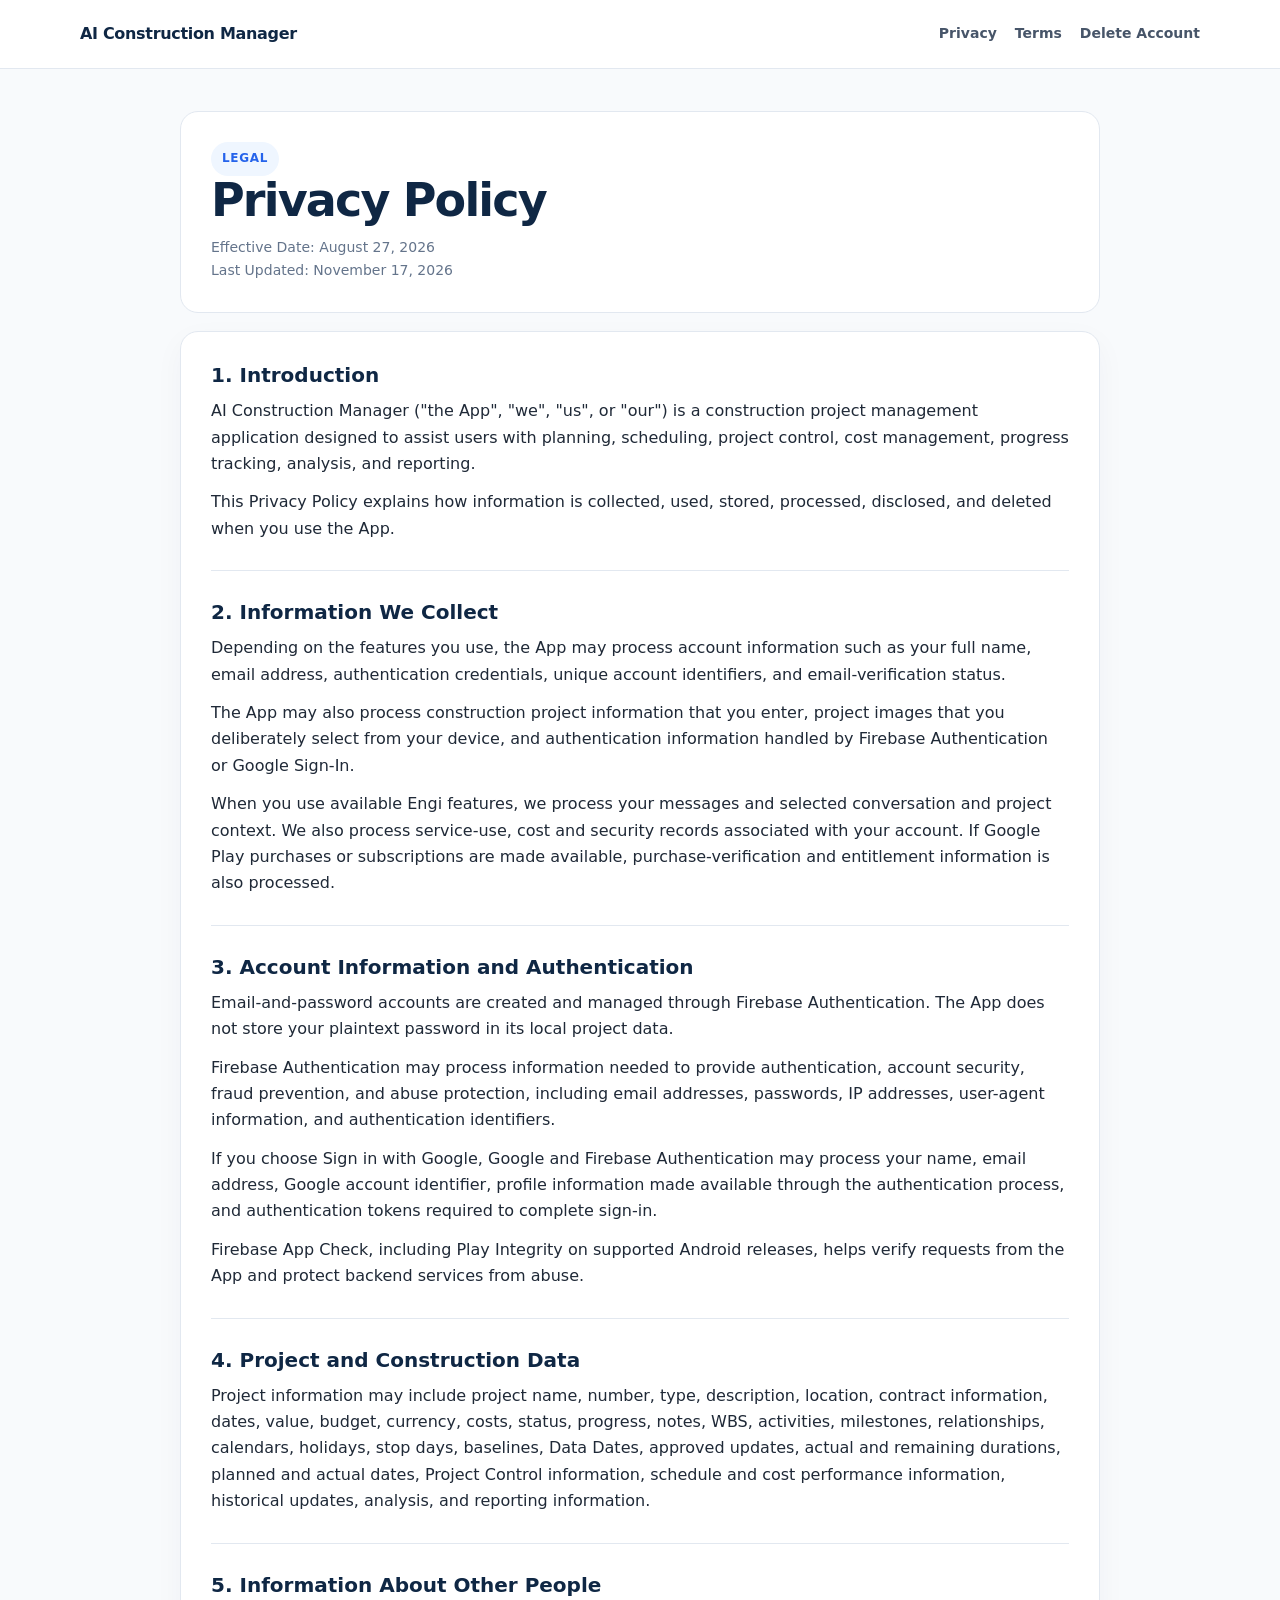
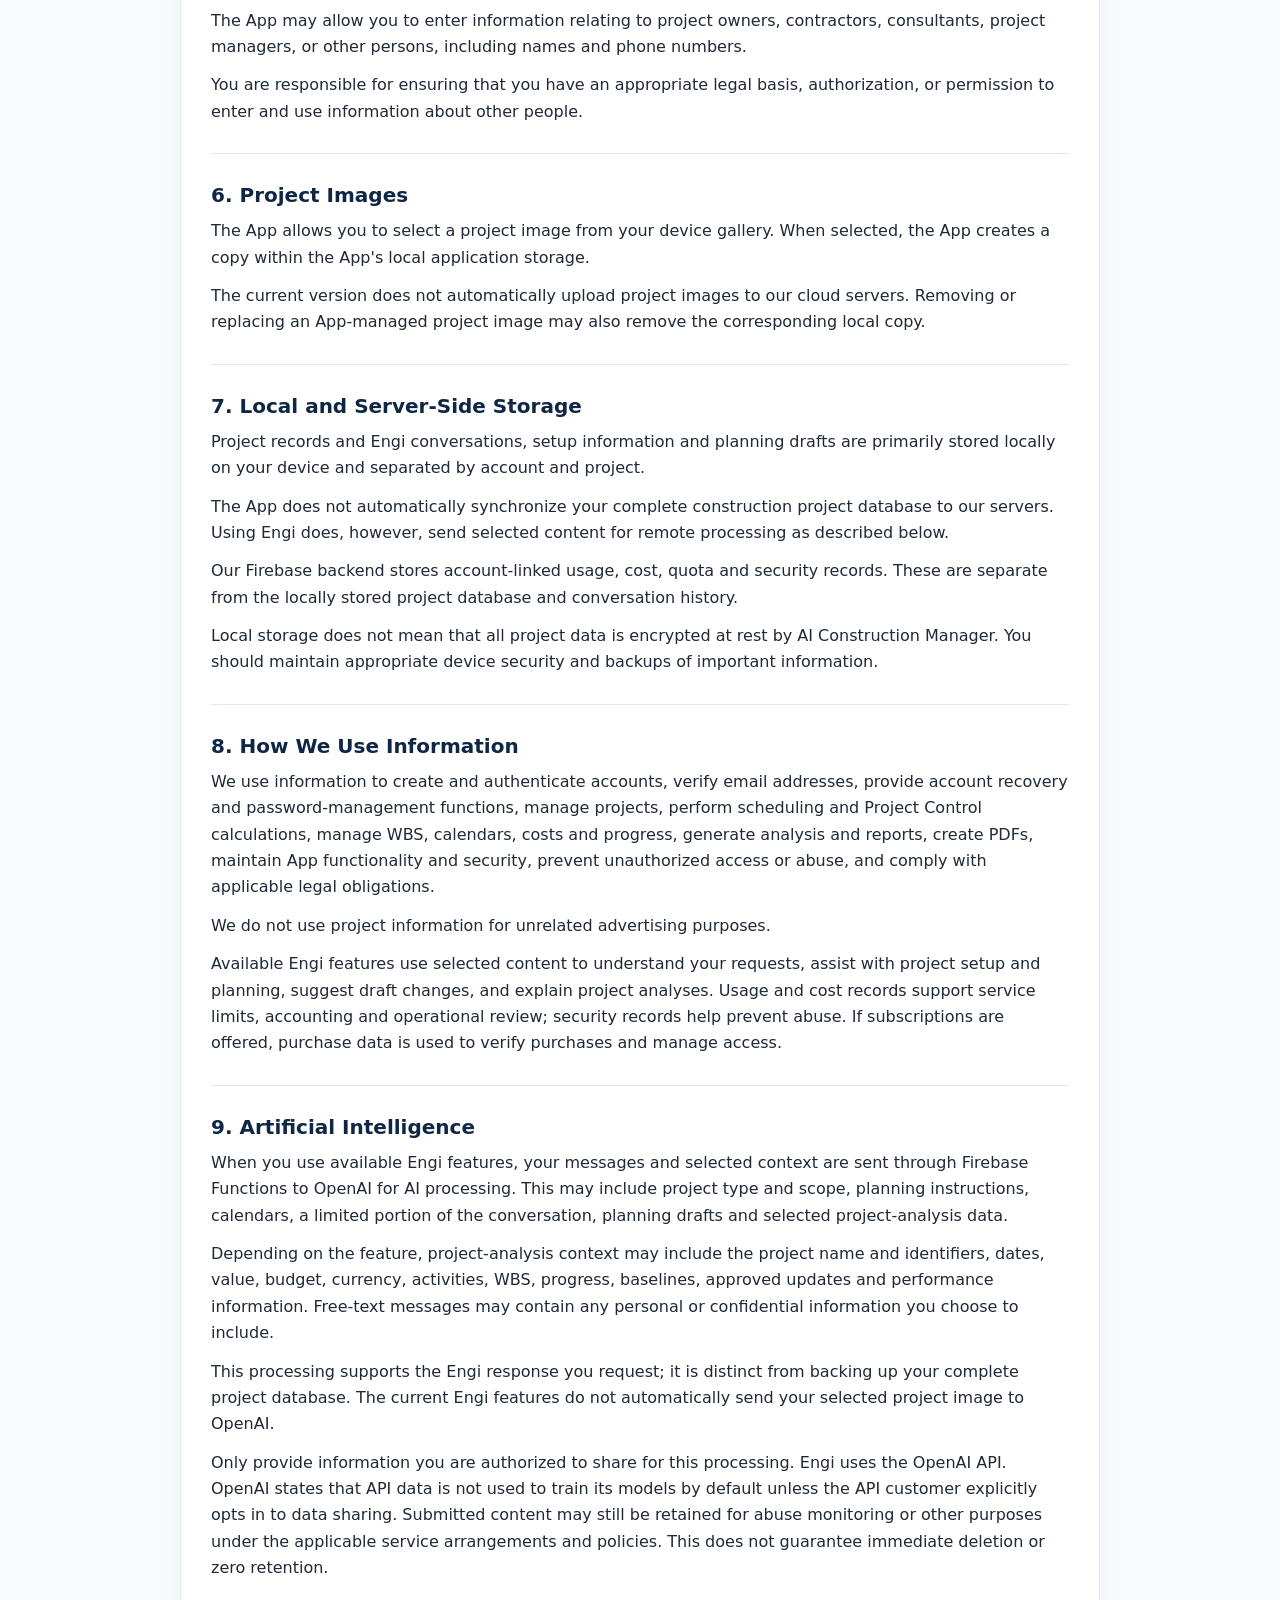
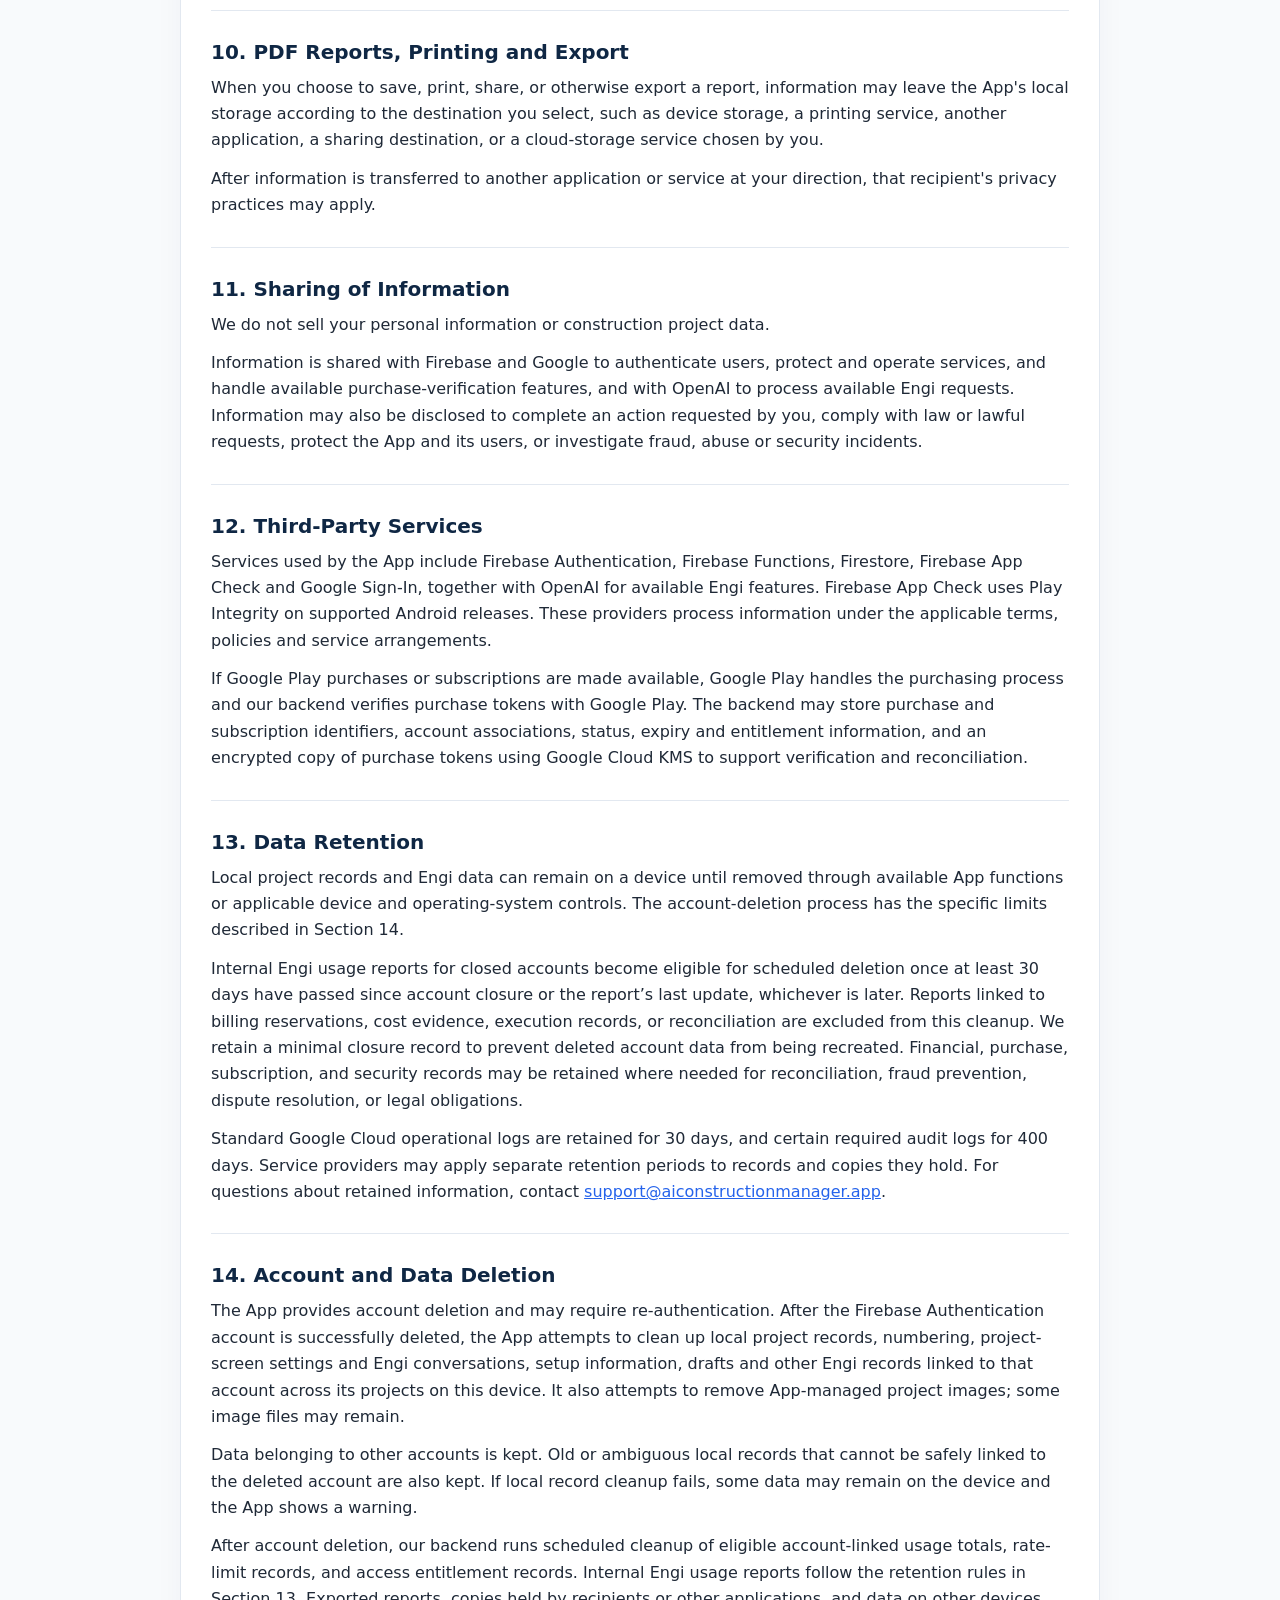
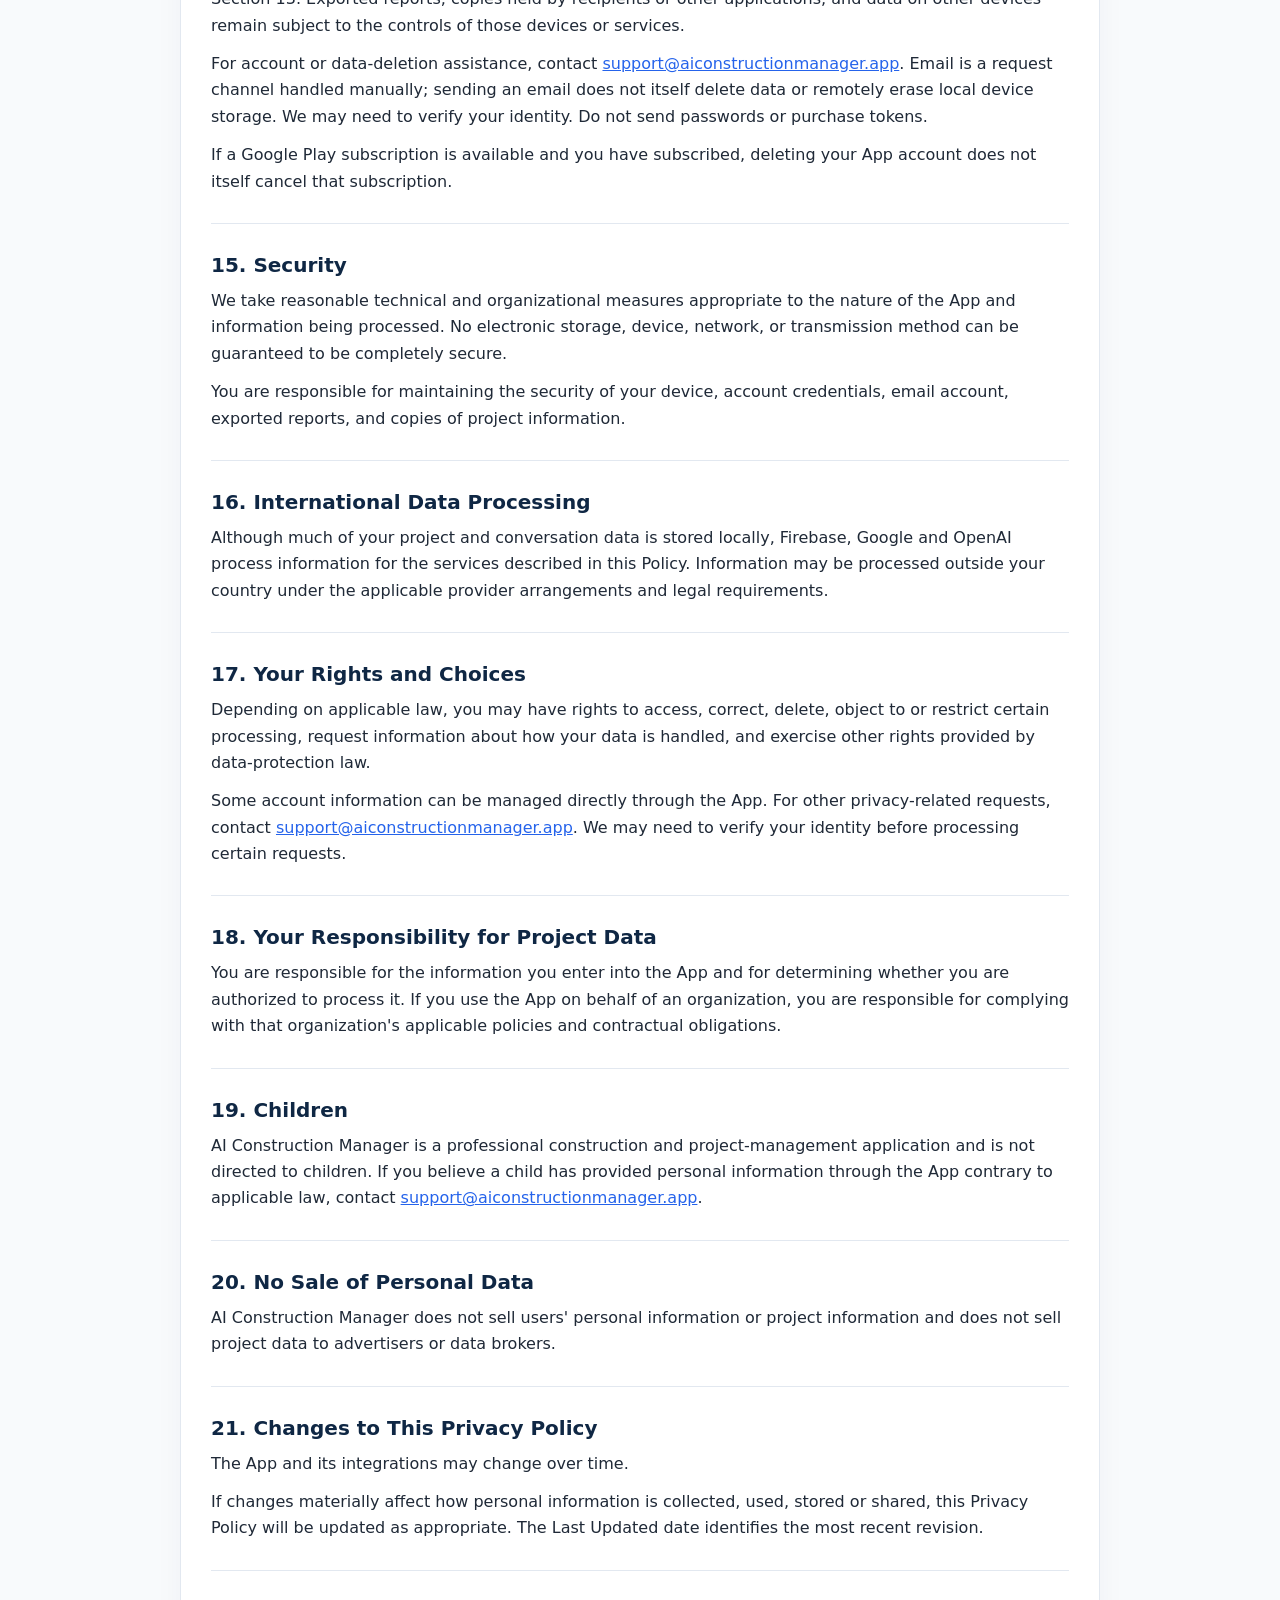
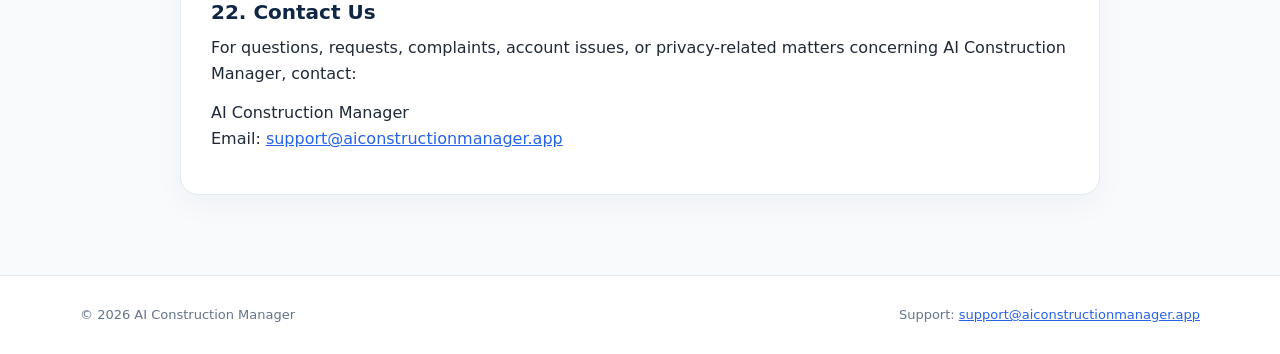
==== commit d8ac61d9: "docs: clarify Engi data retention" ====
--- a/privacy/index.html
+++ b/privacy/index.html
@@ -82,13 +82,13 @@
 </section>
 <section><h2>13. Data Retention</h2>
 <p>Local project records and Engi data can remain on a device until removed through available App functions or applicable device and operating-system controls. The account-deletion process has the specific limits described in Section 14.</p>
-<p>Server-side usage, cost, security, purchase, entitlement and audit records are separate from local project data and are not automatically removed by the current in-app account-deletion process. They may remain after an account is deleted.</p>
-<p>Provider-side records, logs and backups may also remain under the applicable provider arrangements and policies. This Policy does not promise a fixed retention period or immediate deletion of every copy. Contact <a href="mailto:support@aiconstructionmanager.app">support@aiconstructionmanager.app</a> with questions or requests concerning retained information.</p>
+<p>Internal Engi usage reports for closed accounts become eligible for scheduled deletion once at least 30 days have passed since account closure or the report’s last update, whichever is later. Reports linked to billing reservations, cost evidence, execution records, or reconciliation are excluded from this cleanup. We retain a minimal closure record to prevent deleted account data from being recreated. Financial, purchase, subscription, and security records may be retained where needed for reconciliation, fraud prevention, dispute resolution, or legal obligations.</p>
+<p>Standard Google Cloud operational logs are retained for 30 days, and certain required audit logs for 400 days. Service providers may apply separate retention periods to records and copies they hold. For questions about retained information, contact <a href="mailto:support@aiconstructionmanager.app">support@aiconstructionmanager.app</a>.</p>
 </section>
 <section><h2>14. Account and Data Deletion</h2>
 <p>The App provides account deletion and may require re-authentication. After the Firebase Authentication account is successfully deleted, the App attempts to clean up local project records, numbering, project-screen settings and Engi conversations, setup information, drafts and other Engi records linked to that account across its projects on this device. It also attempts to remove App-managed project images; some image files may remain.</p>
 <p>Data belonging to other accounts is kept. Old or ambiguous local records that cannot be safely linked to the deleted account are also kept. If local record cleanup fails, some data may remain on the device and the App shows a warning.</p>
-<p>This process does not remove server-side usage, cost, security, purchase, entitlement or audit records. It does not erase exported reports, copies held by other applications or recipients, data on other devices, or provider-side records and backups.</p>
+<p>After account deletion, our backend runs scheduled cleanup of eligible account-linked usage totals, rate-limit records, and access entitlement records. Internal Engi usage reports follow the retention rules in Section 13. Exported reports, copies held by recipients or other applications, and data on other devices remain subject to the controls of those devices or services.</p>
 <p>For account or data-deletion assistance, contact <a href="mailto:support@aiconstructionmanager.app">support@aiconstructionmanager.app</a>. Email is a request channel handled manually; sending an email does not itself delete data or remotely erase local device storage. We may need to verify your identity. Do not send passwords or purchase tokens.</p>
 <p>If a Google Play subscription is available and you have subscribed, deleting your App account does not itself cancel that subscription.</p>
 </section>
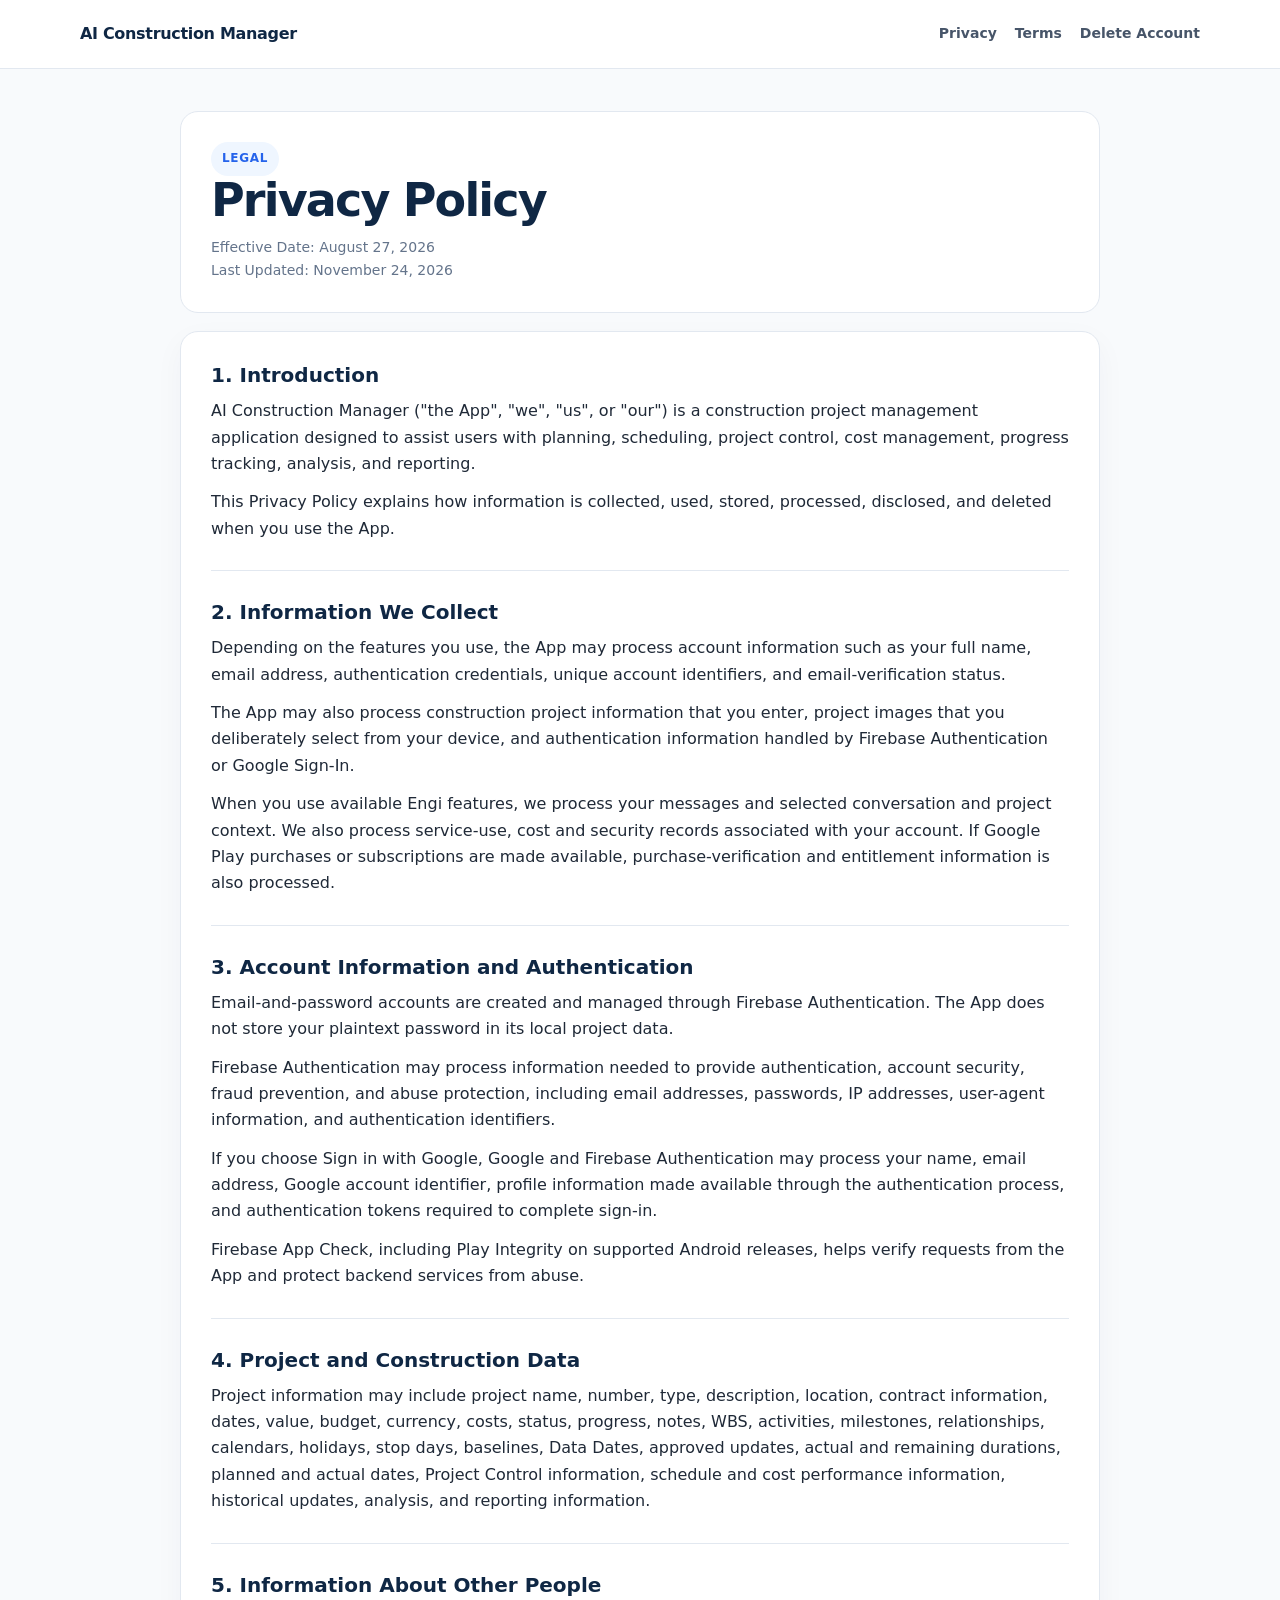
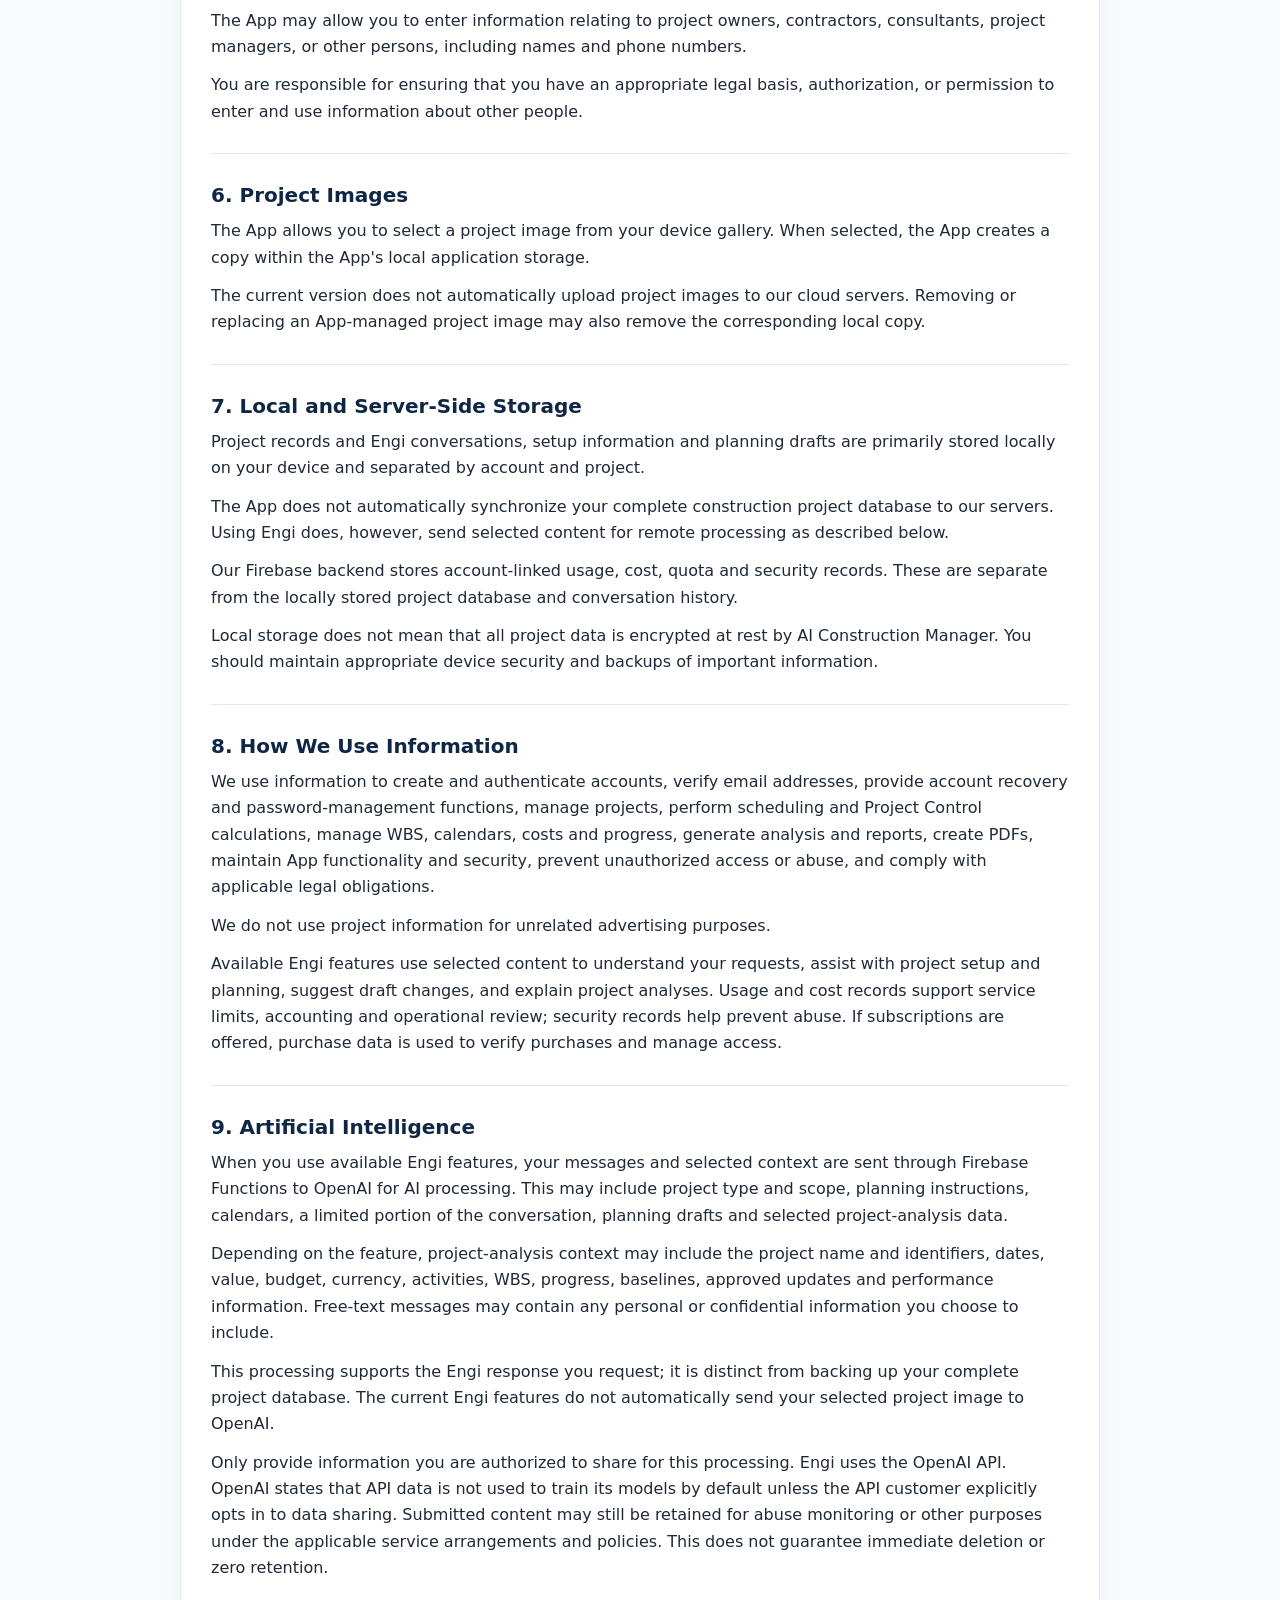
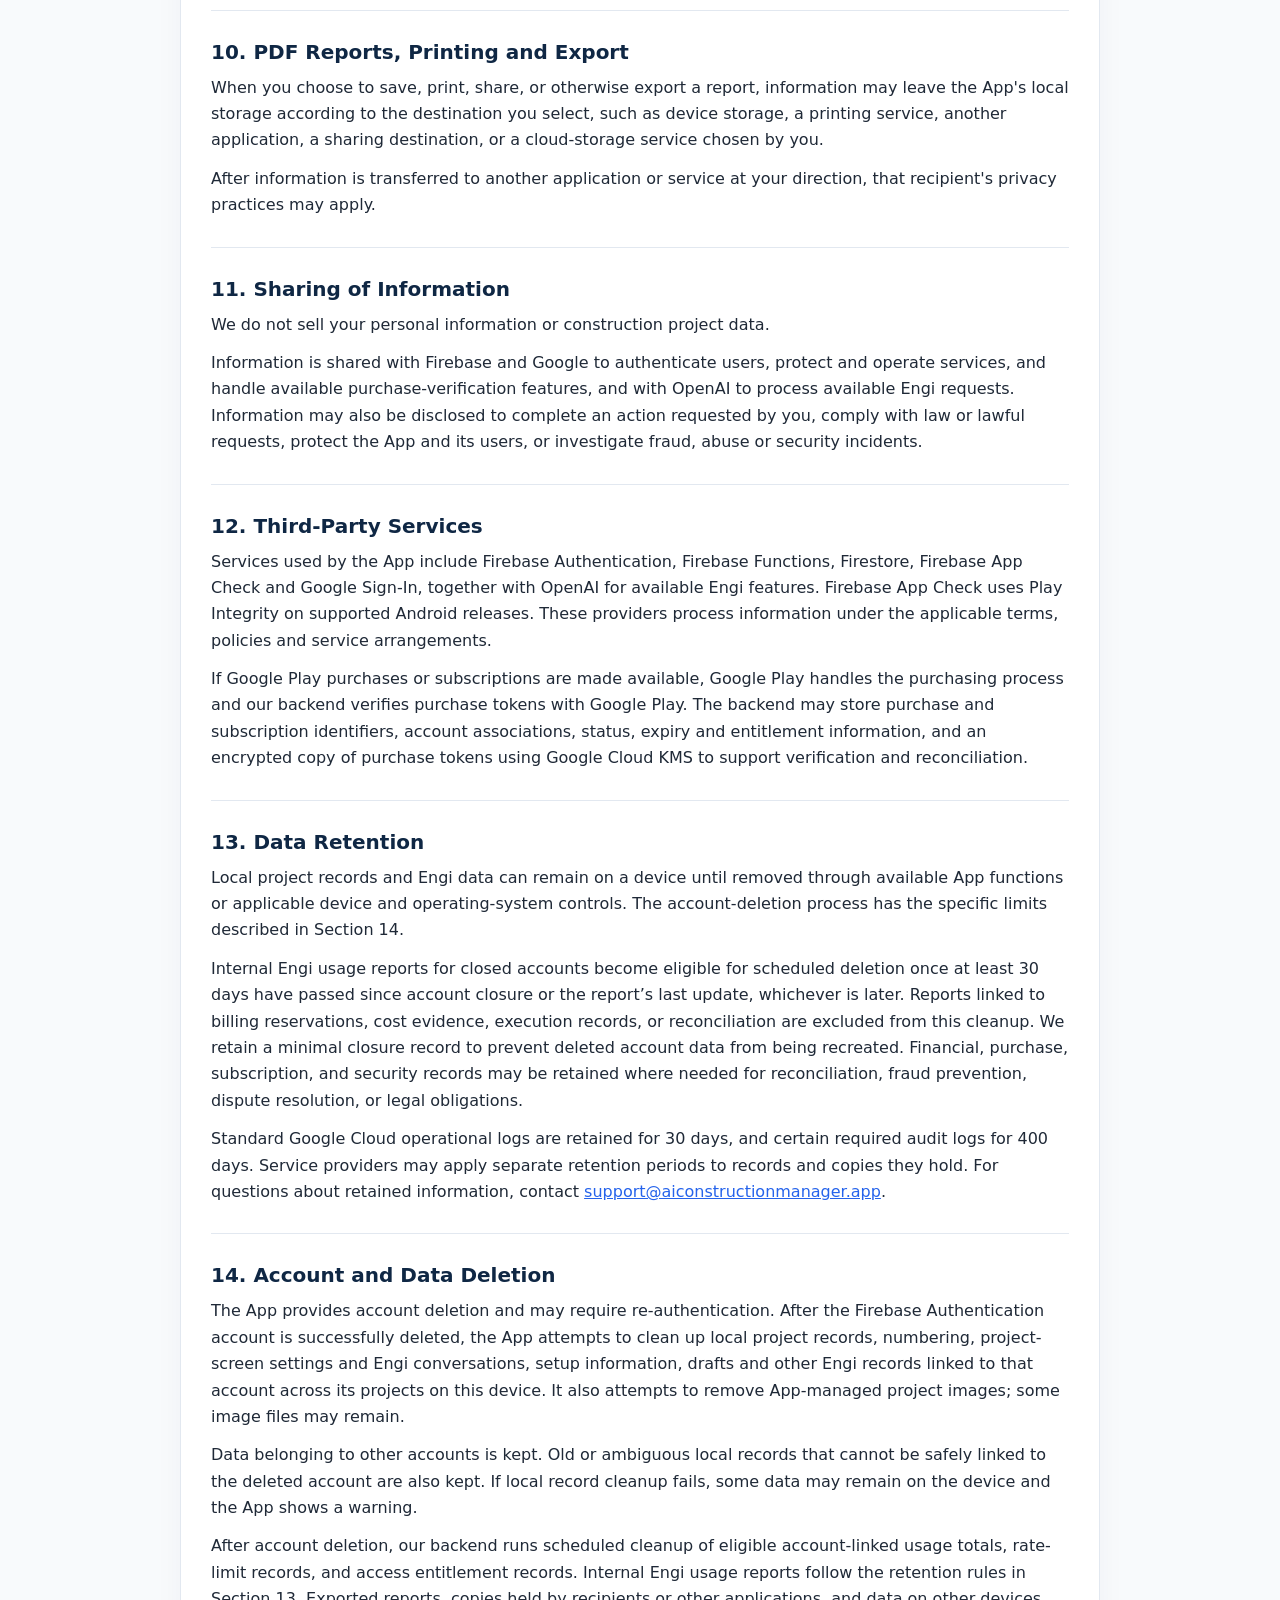
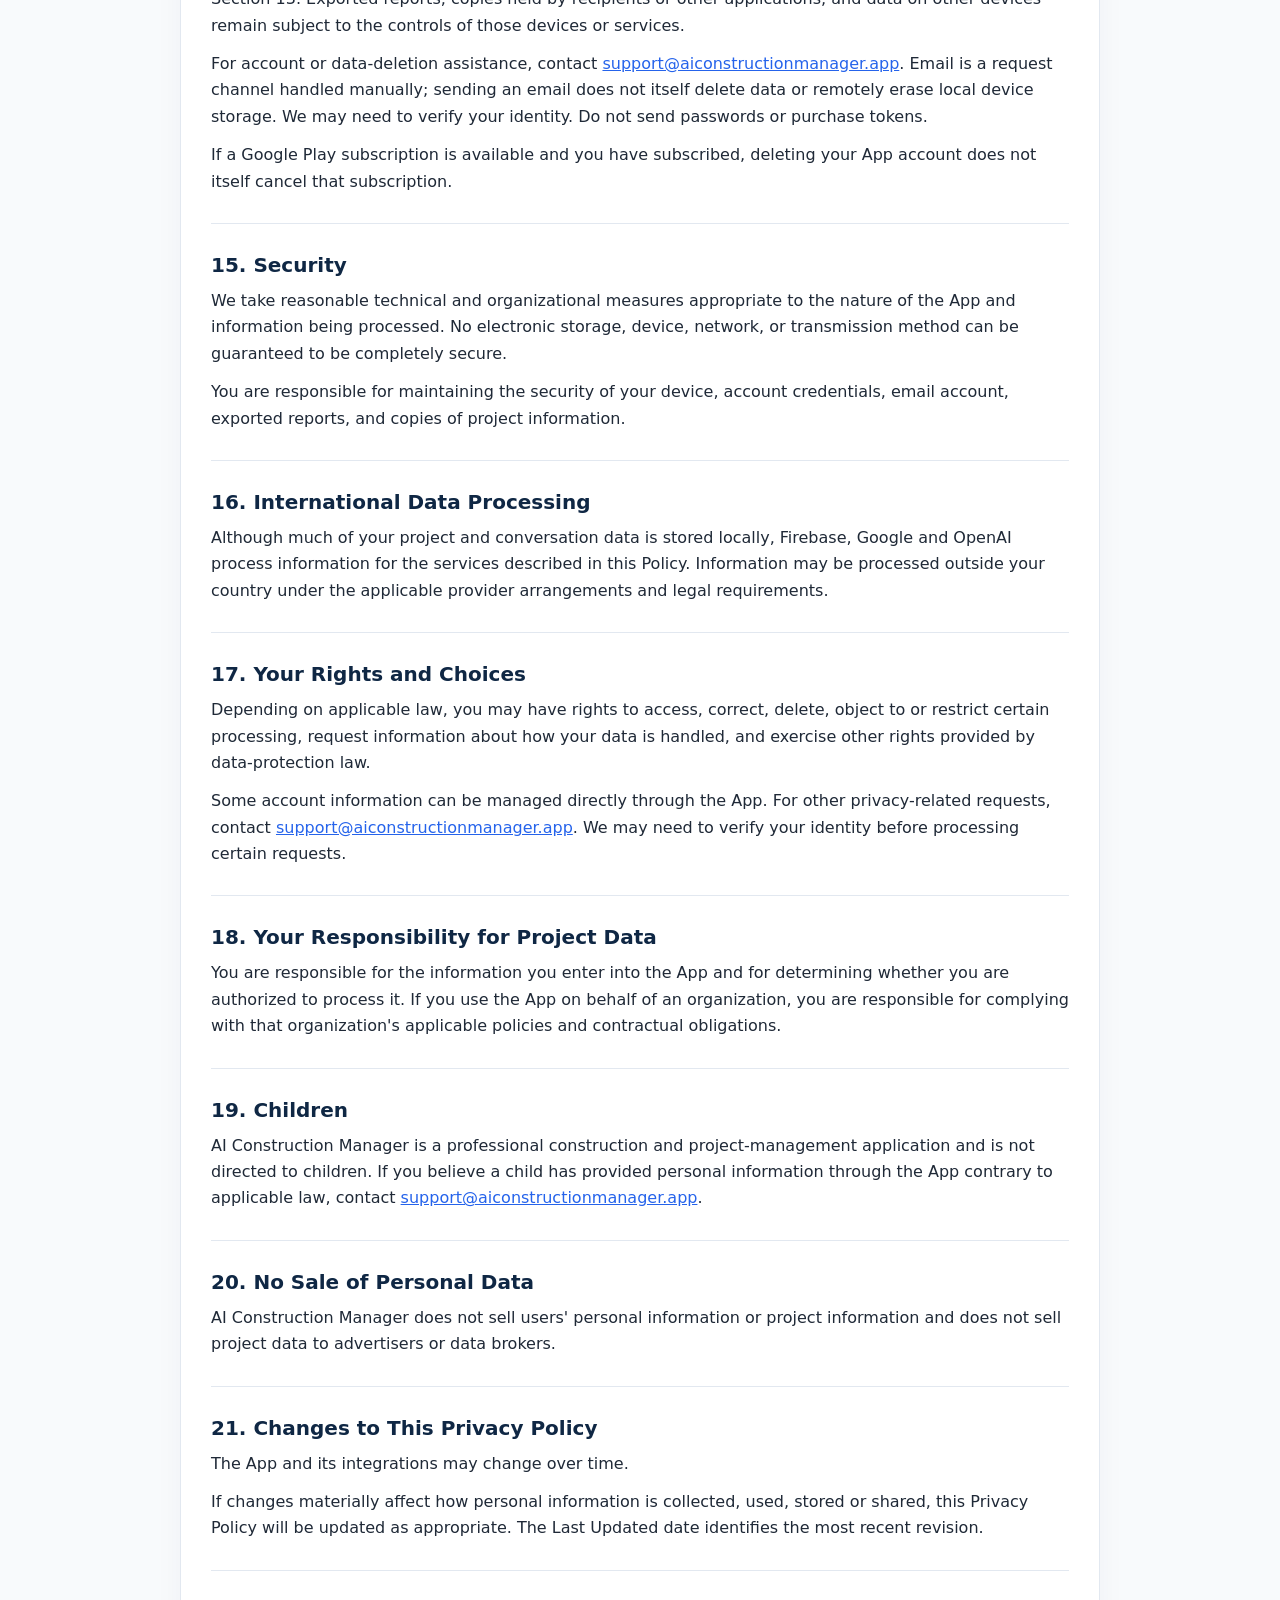
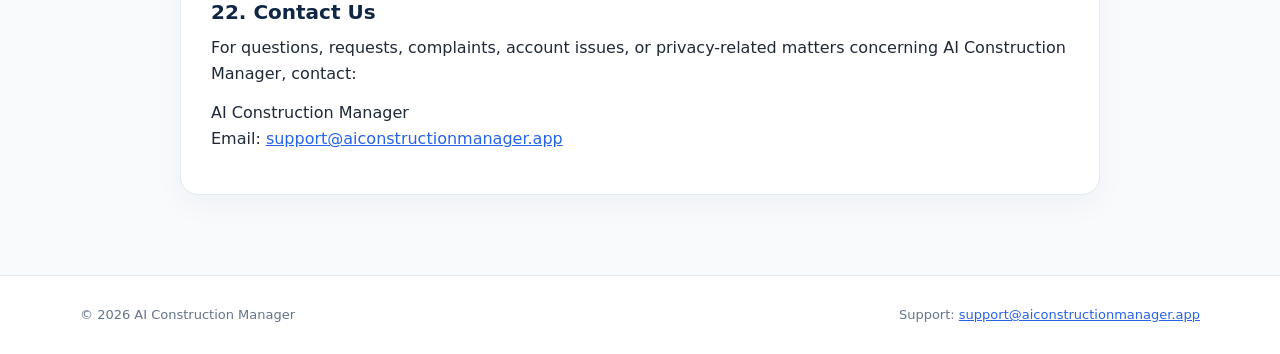
==== commit f2612a8f: "docs: update privacy policy date" ====
--- a/privacy/index.html
+++ b/privacy/index.html
@@ -22,7 +22,7 @@
   <div class="legal-head">
     <span class="eyebrow">Legal</span>
     <h1>Privacy Policy</h1>
-    <div class="meta">Effective Date: August 27, 2026<br>Last Updated: November 17, 2026</div>
+    <div class="meta">Effective Date: August 27, 2026<br>Last Updated: November 24, 2026</div>
   </div>
   <article class="legal-card">
     <section><h2>1. Introduction</h2>
